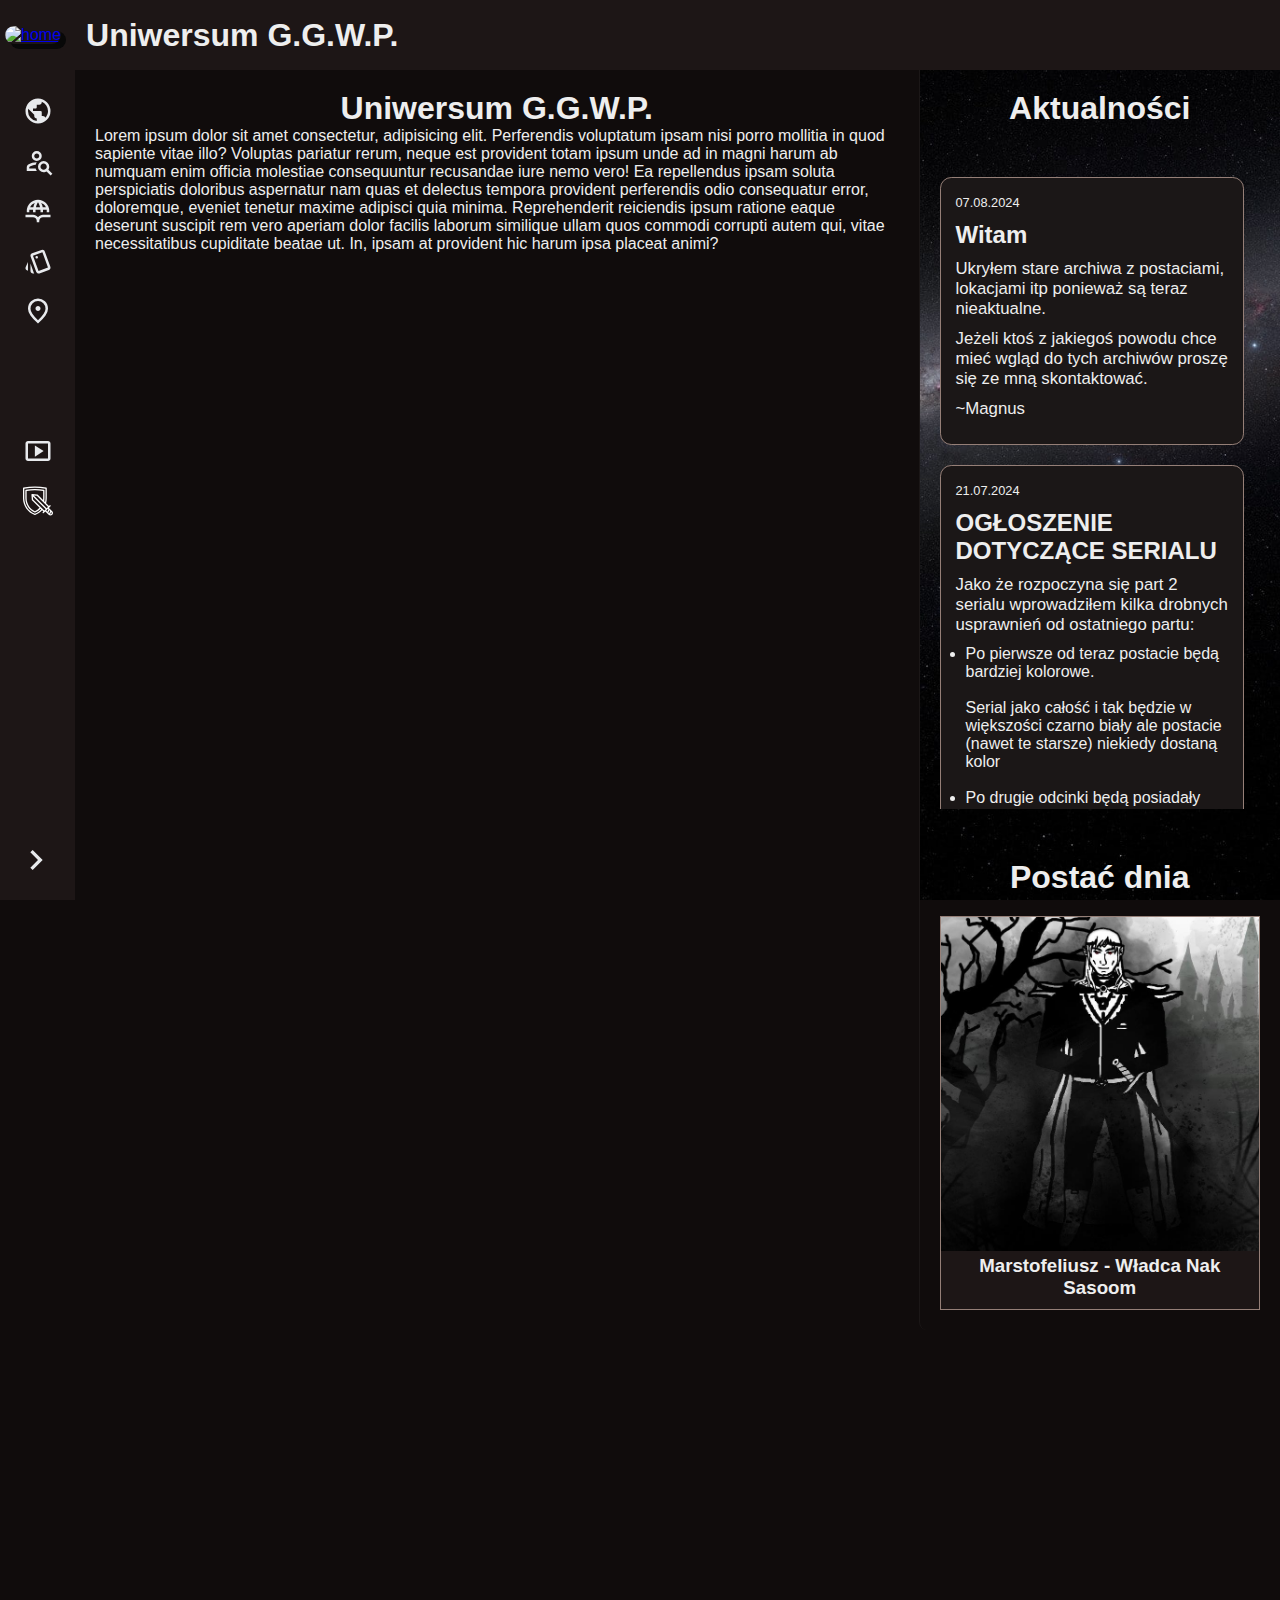
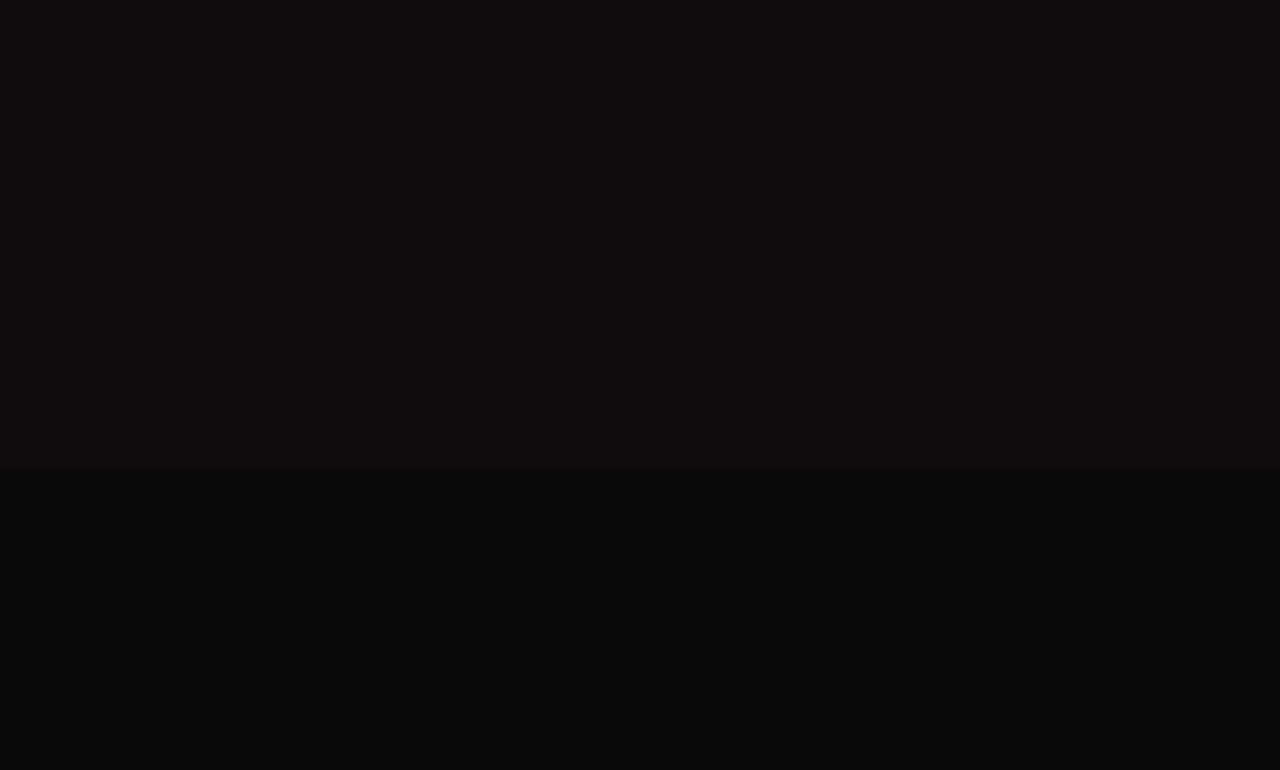
==== index.html @ 1c109265 "changes in file structure" ====
<!DOCTYPE html>
<html lang="pl">

<head>
    <meta charset="UTF-8">
    <meta name="viewport" content="width=device-width, initial-scale=1.0">
    <title>Uniwersum G.G.W.P.</title>
    <link rel="icon" href="./source/img/favicon.ico"> 
    <link rel="stylesheet" href="./source/css/BasicLayout.css">
    <link rel="stylesheet" href="./source/css/aktualnosci.css">
    
</head>

<body>
    <div id="container">
        <header class="header-show">
                <a href="index.html">
                    <img src="./source/img/favicon.ico" alt="home" title="Home">
                </a>
                <h1>Uniwersum G.G.W.P.</h1>
           
                
            <!--<a href="">
                <svg xmlns="http://www.w3.org/2000/svg" x="0px" y="0px" width="45" height="45" viewBox="0,0,256,256">
                    <g fill="#e8eaed" fill-rule="nonzero" stroke="none" stroke-width="1" stroke-linecap="butt" stroke-linejoin="miter" stroke-miterlimit="10" stroke-dasharray="" stroke-dashoffset="0" font-family="none" font-weight="none" font-size="none" text-anchor="none" style="mix-blend-mode: normal"><g transform="scale(5.12,5.12)"><path d="M41.625,10.76953c-3.98047,-3.20313 -10.27734,-3.74609 -10.54687,-3.76563c-0.41797,-0.03516 -0.81641,0.19922 -0.98828,0.58594c-0.01562,0.02344 -0.15234,0.33984 -0.30469,0.83203c2.63281,0.44531 5.86719,1.33984 8.79297,3.15625c0.46875,0.28906 0.61328,0.90625 0.32422,1.375c-0.19141,0.30859 -0.51562,0.47656 -0.85156,0.47656c-0.17969,0 -0.36328,-0.05078 -0.52734,-0.15234c-5.03125,-3.12109 -11.3125,-3.27734 -12.52344,-3.27734c-1.21094,0 -7.49609,0.15625 -12.52344,3.27734c-0.46875,0.29297 -1.08594,0.14844 -1.375,-0.32031c-0.29297,-0.47266 -0.14844,-1.08594 0.32031,-1.37891c2.92578,-1.8125 6.16016,-2.71094 8.79297,-3.15234c-0.15234,-0.49609 -0.28906,-0.80859 -0.30078,-0.83594c-0.17578,-0.38672 -0.57031,-0.62891 -0.99219,-0.58594c-0.26953,0.01953 -6.56641,0.5625 -10.60156,3.80859c-2.10547,1.94922 -6.32031,13.33984 -6.32031,23.1875c0,0.17578 0.04688,0.34375 0.13281,0.49609c2.90625,5.10938 10.83984,6.44531 12.64844,6.50391c0.00781,0 0.01953,0 0.03125,0c0.32031,0 0.62109,-0.15234 0.80859,-0.41016l1.82813,-2.51562c-4.93359,-1.27344 -7.45312,-3.4375 -7.59766,-3.56641c-0.41406,-0.36328 -0.45312,-0.99609 -0.08594,-1.41016c0.36328,-0.41406 0.99609,-0.45312 1.41016,-0.08984c0.05859,0.05469 4.69922,3.99219 13.82422,3.99219c9.14063,0 13.78125,-3.95312 13.82813,-3.99219c0.41406,-0.35937 1.04297,-0.32422 1.41016,0.09375c0.36328,0.41406 0.32422,1.04297 -0.08984,1.40625c-0.14453,0.12891 -2.66406,2.29297 -7.59766,3.56641l1.82813,2.51563c0.1875,0.25781 0.48828,0.41016 0.80859,0.41016c0.01172,0 0.02344,0 0.03125,0c1.80859,-0.05859 9.74219,-1.39453 12.64844,-6.50391c0.08594,-0.15234 0.13281,-0.32031 0.13281,-0.49609c0,-9.84766 -4.21484,-21.23828 -6.375,-23.23047zM18.5,30c-1.93359,0 -3.5,-1.78906 -3.5,-4c0,-2.21094 1.56641,-4 3.5,-4c1.93359,0 3.5,1.78906 3.5,4c0,2.21094 -1.56641,4 -3.5,4zM31.5,30c-1.93359,0 -3.5,-1.78906 -3.5,-4c0,-2.21094 1.56641,-4 3.5,-4c1.93359,0 3.5,1.78906 3.5,4c0,2.21094 -1.56641,4 -3.5,4z"></path></g></g>
                </svg>
            </a>-->
        </header>

        <!--? NAV MOBILE-->
        <nav class="nav-mobile">
            <ul id="nav-ul1">
                <li>
                    <a href="" title="Światy">
                        <svg xmlns="http://www.w3.org/2000/svg" height="30px" viewBox="0 -960 960 960" width="30px" fill="#e8eaed"><path d="M480-80q-83 0-156-31.5T197-197q-54-54-85.5-127T80-480q0-83 31.5-156T197-763q54-54 127-85.5T480-880q83 0 156 31.5T763-763q54 54 85.5 127T880-480q0 83-31.5 156T763-197q-54 54-127 85.5T480-80Zm-40-82v-78q-33 0-56.5-23.5T360-320v-40L168-552q-3 18-5.5 36t-2.5 36q0 121 79.5 212T440-162Zm276-102q20-22 36-47.5t26.5-53q10.5-27.5 16-56.5t5.5-59q0-98-54.5-179T600-776v16q0 33-23.5 56.5T520-680h-80v80q0 17-11.5 28.5T400-560h-80v80h240q17 0 28.5 11.5T600-440v120h40q26 0 47 15.5t29 40.5Z"/></svg>
                        <span>Światy</span>
                    </a>
                </li>
                <li>
                    <a href="" title="Postacie">
                        <svg xmlns="http://www.w3.org/2000/svg" height="30px" viewBox="0 -960 960 960" width="30px" fill="#e8eaed"><path d="M440-480q-66 0-113-47t-47-113q0-66 47-113t113-47q66 0 113 47t47 113q0 66-47 113t-113 47Zm0-80q33 0 56.5-23.5T520-640q0-33-23.5-56.5T440-720q-33 0-56.5 23.5T360-640q0 33 23.5 56.5T440-560ZM884-20 756-148q-21 12-45 20t-51 8q-75 0-127.5-52.5T480-300q0-75 52.5-127.5T660-480q75 0 127.5 52.5T840-300q0 27-8 51t-20 45L940-76l-56 56ZM660-200q42 0 71-29t29-71q0-42-29-71t-71-29q-42 0-71 29t-29 71q0 42 29 71t71 29Zm-540 40v-111q0-34 17-63t47-44q51-26 115-44t142-18q-12 18-20.5 38.5T407-359q-60 5-107 20.5T221-306q-10 5-15.5 14.5T200-271v31h207q5 22 13.5 42t20.5 38H120Zm320-480Zm-33 400Z"/></svg>
                        <span>Postacie</span>
                    </a>
                </li>
                <li>
                    <a href="" title="Wydarzenia">
                        <svg xmlns="http://www.w3.org/2000/svg" height="30px" viewBox="0 -960 960 960" width="30px" fill="#e8eaed"><path d="M123-440q-1-10-1.5-20t-.5-20q0-75 28-140.5t77-114q49-48.5 114-77T480-840q75 0 140.5 28.5t114 77q48.5 48.5 77 114T840-480q0 10-.5 20t-1.5 20h-81q2-10 2.5-20t.5-20q0-10-.5-20t-2.5-20H639q1 10 1 20v40q0 10-1 20h-79v-33q0-12-.5-24t-1.5-23H403q-1 11-1.5 23t-.5 24v33h-79q-1-10-1-20v-40q0-10 1-20H204q-2 10-2.5 20t-.5 20q0 10 .5 20t2.5 20h-81Zm105-160h103q8-43 20-77.5t26-62.5q-48 18-87 54.5T228-600Zm186 0h132q-10-43-25-84t-41-76q-26 35-41.5 76T414-600Zm216 0h103q-23-49-62.5-85.5T583-740q14 30 26.5 63.5T630-600ZM440-120v-40q0-50-35-85t-85-35H80v-80h240q48 0 89.5 21t70.5 59q29-38 70.5-59t89.5-21h240v80H640q-50 0-85 35t-35 85v40h-80Z"/></svg>
                        <span>Wydarzenia</span>
                    </a>
                </li>
                <li>
                    <a href="" title="Przedmioty">
                        <svg xmlns="http://www.w3.org/2000/svg" height="30px" viewBox="0 -960 960 960" width="30px" fill="#e8eaed"><path d="m159-168-34-14q-31-13-41.5-45t3.5-63l72-156v278Zm160 88q-33 0-56.5-23.5T239-160v-240l106 294q3 7 6 13.5t8 12.5h-40Zm206-4q-32 12-62-3t-42-47L243-622q-12-32 2-62.5t46-41.5l302-110q32-12 62 3t42 47l178 488q12 32-2 62.5T827-194L525-84Zm-86-476q17 0 28.5-11.5T479-600q0-17-11.5-28.5T439-640q-17 0-28.5 11.5T399-600q0 17 11.5 28.5T439-560Zm58 400 302-110-178-490-302 110 178 490ZM319-650l302-110-302 110Z"/></svg>
                        <span>Przedmioty</span>
                    </a>
                </li>
                <li>
                    <a href="" title="Lokacje">
                        <svg xmlns="http://www.w3.org/2000/svg" height="30px" viewBox="0 -960 960 960" width="30px" fill="#e8eaed"><path d="M480-480q33 0 56.5-23.5T560-560q0-33-23.5-56.5T480-640q-33 0-56.5 23.5T400-560q0 33 23.5 56.5T480-480Zm0 294q122-112 181-203.5T720-552q0-109-69.5-178.5T480-800q-101 0-170.5 69.5T240-552q0 71 59 162.5T480-186Zm0 106Q319-217 239.5-334.5T160-552q0-150 96.5-239T480-880q127 0 223.5 89T800-552q0 100-79.5 217.5T480-80Zm0-480Z"/></svg>
                        <span>Lokacje</span>
                    </a>
                </li>
                <li>
                    <a href="" title="Serial YT">
                        <svg xmlns="http://www.w3.org/2000/svg" height="30px" viewBox="0 -960 960 960" width="30px" fill="#e8eaed"><path d="m380-300 280-180-280-180v360ZM160-160q-33 0-56.5-23.5T80-240v-480q0-33 23.5-56.5T160-800h640q33 0 56.5 23.5T880-720v480q0 33-23.5 56.5T800-160H160Zm0-80h640v-480H160v480Zm0 0v-480 480Z"/></svg>
                        <span>FilmyYT</span>
                    </a>
                </li>
                <li>
                    <a href="" title="Gateway Bloodshed">
                        <svg fill="#ffffff" height="27px" width="27px" version="1.1" id="Capa_1" xmlns="http://www.w3.org/2000/svg" xmlns:xlink="http://www.w3.org/1999/xlink" viewBox="0 0 452.022 452.022" xml:space="preserve" transform="matrix(1, 0, 0, 1, 0, 0)"><g id="SVGRepo_bgCarrier" stroke-width="0"></g><g id="SVGRepo_tracerCarrier" stroke-linecap="round" stroke-linejoin="round"></g><g id="SVGRepo_iconCarrier"> <path d="M440.761,380.351l-50.512-50.512l24.481-24.481c3.905-3.905,3.905-10.237,0-14.143c-3.905-3.904-10.237-3.904-14.143,0 l-9.494,9.494l-42.368-42.368c6.562-23.401,9.894-47.59,9.894-72l-0.001-153.69c0-4.777-3.379-8.887-8.065-9.811 c-113.629-22.402-228.859-22.402-342.488,0C3.379,23.764,0,27.875,0,32.652v153.69c0,55.105,16.721,108.08,48.356,153.2 c31.635,45.119,75.739,78.897,127.545,97.681c1.101,0.399,2.255,0.599,3.409,0.599c1.154,0,2.308-0.2,3.41-0.599 c40.392-14.651,76.722-38.923,105.694-70.5l18.334,18.334l-9.494,9.494c-3.905,3.905-3.905,10.237,0,14.143 c1.953,1.953,4.512,2.929,7.071,2.929c2.559,0,5.119-0.977,7.071-2.929l24.481-24.481l50.512,50.512 c7.262,7.261,16.917,11.26,27.187,11.26s19.924-3.999,27.186-11.26c7.262-7.262,11.261-16.917,11.261-27.186 C452.022,397.268,448.023,387.613,440.761,380.351z M359.946,331.858l-3.954,3.954L162.901,142.72l45.434,3.515l168.616,168.617 L359.946,331.858z M303.621,186.342c0,8.507-0.522,16.987-1.523,25.371l-82.234-82.234c-1.687-1.687-3.921-2.715-6.3-2.899 l-76.09-5.886c-2.916-0.229-5.777,0.833-7.842,2.899c-2.065,2.065-3.124,4.93-2.899,7.842l5.886,76.09 c0.184,2.379,1.212,4.613,2.899,6.3L249.48,327.788c-19.637,21.998-43.181,39.294-70.167,51.487 c-34.45-15.596-64.093-40.179-85.924-71.304C68.275,272.143,55,230.084,55,186.342l0-110.473c82.527-15.788,166.093-15.788,248.62,0 V186.342z M179.309,417.156c-46.45-17.606-86.009-48.352-114.577-89.097C35.468,286.322,20,237.317,20,186.342l0-145.43 c105.764-19.83,212.856-19.83,318.62,0v145.43c0,18.764-2.131,37.386-6.331,55.563l-12.648-12.648 c2.637-14.044,3.979-28.452,3.979-42.915l-0.001-118.69c0-4.753-3.346-8.849-8.003-9.798c-90.445-18.438-182.167-18.438-272.614,0 C38.345,58.802,35,62.899,35,67.652v118.69c0,47.872,14.527,93.9,42.013,133.112c24.797,35.354,58.809,62.997,98.359,79.939 c1.257,0.539,2.597,0.808,3.938,0.808c1.34,0,2.68-0.269,3.937-0.808c31.01-13.282,57.997-32.593,80.394-57.444l10.618,10.618 C248.179,381.194,215.58,403.39,179.309,417.156z M152.273,202.297l-3.514-45.434l193.091,193.091l-20.96,20.959L152.273,202.297z M376.107,343.981l6.336,6.336l-15.345,36.829l-17.078-17.078L376.107,343.981z M382.392,402.44l15.345-36.829l11.178,11.178 l-15.345,36.829L382.392,402.44z M426.619,420.58L426.619,420.58c-3.483,3.484-8.116,5.403-13.043,5.403 c-1.141,0-2.262-0.114-3.361-0.315l13.994-33.585l2.41,2.41c3.484,3.484,5.403,8.116,5.403,13.043S430.103,417.096,426.619,420.58z"></path> </g></svg>
                        <span>RPG</span>
                    </a>
                </li>
            </ul>
        </nav>

        <!--? NAV PC-->
            <nav class="nav-pc">
                <ul id="nav-ul1">
                    <li>
                        <a href="" title="Światy">
                            <svg xmlns="http://www.w3.org/2000/svg" height="30px" viewBox="0 -960 960 960" width="30px" fill="#e8eaed"><path d="M480-80q-83 0-156-31.5T197-197q-54-54-85.5-127T80-480q0-83 31.5-156T197-763q54-54 127-85.5T480-880q83 0 156 31.5T763-763q54 54 85.5 127T880-480q0 83-31.5 156T763-197q-54 54-127 85.5T480-80Zm-40-82v-78q-33 0-56.5-23.5T360-320v-40L168-552q-3 18-5.5 36t-2.5 36q0 121 79.5 212T440-162Zm276-102q20-22 36-47.5t26.5-53q10.5-27.5 16-56.5t5.5-59q0-98-54.5-179T600-776v16q0 33-23.5 56.5T520-680h-80v80q0 17-11.5 28.5T400-560h-80v80h240q17 0 28.5 11.5T600-440v120h40q26 0 47 15.5t29 40.5Z"/></svg>
                            <span>Światy</span>
                        </a>
                    </li>
                    <li>
                        <a href="" title="Postacie">
                            <svg xmlns="http://www.w3.org/2000/svg" height="30px" viewBox="0 -960 960 960" width="30px" fill="#e8eaed"><path d="M440-480q-66 0-113-47t-47-113q0-66 47-113t113-47q66 0 113 47t47 113q0 66-47 113t-113 47Zm0-80q33 0 56.5-23.5T520-640q0-33-23.5-56.5T440-720q-33 0-56.5 23.5T360-640q0 33 23.5 56.5T440-560ZM884-20 756-148q-21 12-45 20t-51 8q-75 0-127.5-52.5T480-300q0-75 52.5-127.5T660-480q75 0 127.5 52.5T840-300q0 27-8 51t-20 45L940-76l-56 56ZM660-200q42 0 71-29t29-71q0-42-29-71t-71-29q-42 0-71 29t-29 71q0 42 29 71t71 29Zm-540 40v-111q0-34 17-63t47-44q51-26 115-44t142-18q-12 18-20.5 38.5T407-359q-60 5-107 20.5T221-306q-10 5-15.5 14.5T200-271v31h207q5 22 13.5 42t20.5 38H120Zm320-480Zm-33 400Z"/></svg>
                            <span>Postacie</span>
                        </a>
                    </li>
                    <li>
                        <a href="" title="Wydarzenia">
                            <svg xmlns="http://www.w3.org/2000/svg" height="30px" viewBox="0 -960 960 960" width="30px" fill="#e8eaed"><path d="M123-440q-1-10-1.5-20t-.5-20q0-75 28-140.5t77-114q49-48.5 114-77T480-840q75 0 140.5 28.5t114 77q48.5 48.5 77 114T840-480q0 10-.5 20t-1.5 20h-81q2-10 2.5-20t.5-20q0-10-.5-20t-2.5-20H639q1 10 1 20v40q0 10-1 20h-79v-33q0-12-.5-24t-1.5-23H403q-1 11-1.5 23t-.5 24v33h-79q-1-10-1-20v-40q0-10 1-20H204q-2 10-2.5 20t-.5 20q0 10 .5 20t2.5 20h-81Zm105-160h103q8-43 20-77.5t26-62.5q-48 18-87 54.5T228-600Zm186 0h132q-10-43-25-84t-41-76q-26 35-41.5 76T414-600Zm216 0h103q-23-49-62.5-85.5T583-740q14 30 26.5 63.5T630-600ZM440-120v-40q0-50-35-85t-85-35H80v-80h240q48 0 89.5 21t70.5 59q29-38 70.5-59t89.5-21h240v80H640q-50 0-85 35t-35 85v40h-80Z"/></svg>
                            <span>Wydarzenia</span>
                        </a>
                    </li>
                    <li>
                        <a href="" title="Przedmioty">
                            <svg xmlns="http://www.w3.org/2000/svg" height="30px" viewBox="0 -960 960 960" width="30px" fill="#e8eaed"><path d="m159-168-34-14q-31-13-41.5-45t3.5-63l72-156v278Zm160 88q-33 0-56.5-23.5T239-160v-240l106 294q3 7 6 13.5t8 12.5h-40Zm206-4q-32 12-62-3t-42-47L243-622q-12-32 2-62.5t46-41.5l302-110q32-12 62 3t42 47l178 488q12 32-2 62.5T827-194L525-84Zm-86-476q17 0 28.5-11.5T479-600q0-17-11.5-28.5T439-640q-17 0-28.5 11.5T399-600q0 17 11.5 28.5T439-560Zm58 400 302-110-178-490-302 110 178 490ZM319-650l302-110-302 110Z"/></svg>
                            <span>Przedmioty</span>
                        </a>
                    </li>
                    <li>
                        <a href="" title="Lokacje">
                            <svg xmlns="http://www.w3.org/2000/svg" height="30px" viewBox="0 -960 960 960" width="30px" fill="#e8eaed"><path d="M480-480q33 0 56.5-23.5T560-560q0-33-23.5-56.5T480-640q-33 0-56.5 23.5T400-560q0 33 23.5 56.5T480-480Zm0 294q122-112 181-203.5T720-552q0-109-69.5-178.5T480-800q-101 0-170.5 69.5T240-552q0 71 59 162.5T480-186Zm0 106Q319-217 239.5-334.5T160-552q0-150 96.5-239T480-880q127 0 223.5 89T800-552q0 100-79.5 217.5T480-80Zm0-480Z"/></svg>
                            <span>Lokacje</span>
                        </a>
                    </li>
                    <li>
                        <a href="" title="Serial YT">
                            <svg xmlns="http://www.w3.org/2000/svg" height="30px" viewBox="0 -960 960 960" width="30px" fill="#e8eaed"><path d="m380-300 280-180-280-180v360ZM160-160q-33 0-56.5-23.5T80-240v-480q0-33 23.5-56.5T160-800h640q33 0 56.5 23.5T880-720v480q0 33-23.5 56.5T800-160H160Zm0-80h640v-480H160v480Zm0 0v-480 480Z"/></svg>
                            <span>Serial YT</span>
                        </a>
                    </li>
                    <li>
                        <a href="" title="Gateway Bloodshed">

                            <svg fill="#ffffff" height="30px" width="30px" version="1.1" id="Capa_1" xmlns="http://www.w3.org/2000/svg" xmlns:xlink="http://www.w3.org/1999/xlink" viewBox="0 0 452.022 452.022" xml:space="preserve" transform="matrix(1, 0, 0, 1, 0, 0)"><g id="SVGRepo_bgCarrier" stroke-width="0"></g><g id="SVGRepo_tracerCarrier" stroke-linecap="round" stroke-linejoin="round"></g><g id="SVGRepo_iconCarrier"> <path d="M440.761,380.351l-50.512-50.512l24.481-24.481c3.905-3.905,3.905-10.237,0-14.143c-3.905-3.904-10.237-3.904-14.143,0 l-9.494,9.494l-42.368-42.368c6.562-23.401,9.894-47.59,9.894-72l-0.001-153.69c0-4.777-3.379-8.887-8.065-9.811 c-113.629-22.402-228.859-22.402-342.488,0C3.379,23.764,0,27.875,0,32.652v153.69c0,55.105,16.721,108.08,48.356,153.2 c31.635,45.119,75.739,78.897,127.545,97.681c1.101,0.399,2.255,0.599,3.409,0.599c1.154,0,2.308-0.2,3.41-0.599 c40.392-14.651,76.722-38.923,105.694-70.5l18.334,18.334l-9.494,9.494c-3.905,3.905-3.905,10.237,0,14.143 c1.953,1.953,4.512,2.929,7.071,2.929c2.559,0,5.119-0.977,7.071-2.929l24.481-24.481l50.512,50.512 c7.262,7.261,16.917,11.26,27.187,11.26s19.924-3.999,27.186-11.26c7.262-7.262,11.261-16.917,11.261-27.186 C452.022,397.268,448.023,387.613,440.761,380.351z M359.946,331.858l-3.954,3.954L162.901,142.72l45.434,3.515l168.616,168.617 L359.946,331.858z M303.621,186.342c0,8.507-0.522,16.987-1.523,25.371l-82.234-82.234c-1.687-1.687-3.921-2.715-6.3-2.899 l-76.09-5.886c-2.916-0.229-5.777,0.833-7.842,2.899c-2.065,2.065-3.124,4.93-2.899,7.842l5.886,76.09 c0.184,2.379,1.212,4.613,2.899,6.3L249.48,327.788c-19.637,21.998-43.181,39.294-70.167,51.487 c-34.45-15.596-64.093-40.179-85.924-71.304C68.275,272.143,55,230.084,55,186.342l0-110.473c82.527-15.788,166.093-15.788,248.62,0 V186.342z M179.309,417.156c-46.45-17.606-86.009-48.352-114.577-89.097C35.468,286.322,20,237.317,20,186.342l0-145.43 c105.764-19.83,212.856-19.83,318.62,0v145.43c0,18.764-2.131,37.386-6.331,55.563l-12.648-12.648 c2.637-14.044,3.979-28.452,3.979-42.915l-0.001-118.69c0-4.753-3.346-8.849-8.003-9.798c-90.445-18.438-182.167-18.438-272.614,0 C38.345,58.802,35,62.899,35,67.652v118.69c0,47.872,14.527,93.9,42.013,133.112c24.797,35.354,58.809,62.997,98.359,79.939 c1.257,0.539,2.597,0.808,3.938,0.808c1.34,0,2.68-0.269,3.937-0.808c31.01-13.282,57.997-32.593,80.394-57.444l10.618,10.618 C248.179,381.194,215.58,403.39,179.309,417.156z M152.273,202.297l-3.514-45.434l193.091,193.091l-20.96,20.959L152.273,202.297z M376.107,343.981l6.336,6.336l-15.345,36.829l-17.078-17.078L376.107,343.981z M382.392,402.44l15.345-36.829l11.178,11.178 l-15.345,36.829L382.392,402.44z M426.619,420.58L426.619,420.58c-3.483,3.484-8.116,5.403-13.043,5.403 c-1.141,0-2.262-0.114-3.361-0.315l13.994-33.585l2.41,2.41c3.484,3.484,5.403,8.116,5.403,13.043S430.103,417.096,426.619,420.58z"></path> </g></svg>
                            <span>Sekcja RPG</span>
                        </a>
                    </li>
                    <li class="closeArrow">
                        <svg xmlns="http://www.w3.org/2000/svg" height="40px" viewBox="0 -960 960 960" width="40px" fill="#e8eaed"><path d="M504-480 320-664l56-56 240 240-240 240-56-56 184-184Z"/></svg>
                    </li>
                </ul>
            </nav>
           
            <main>
               
                <article class="glowna">
                    <h1>Uniwersum G.G.W.P.</h1>
                        <p>Lorem ipsum dolor sit amet consectetur, adipisicing elit. Perferendis voluptatum ipsam nisi porro mollitia in quod sapiente vitae illo? Voluptas pariatur rerum, neque est provident totam ipsum unde ad in magni harum ab numquam enim officia molestiae consequuntur recusandae iure nemo vero! Ea repellendus ipsam soluta perspiciatis doloribus aspernatur nam quas et delectus tempora provident perferendis odio consequatur error, doloremque, eveniet tenetur maxime adipisci quia minima. Reprehenderit reiciendis ipsum ratione eaque deserunt suscipit rem vero aperiam dolor facilis laborum similique ullam quos commodi corrupti autem qui, vitae necessitatibus cupiditate beatae ut. In, ipsam at provident hic harum ipsa placeat animi?
                        </p>
                </article>


                <article class="aktualnosci">
                    <h1>Aktualności</h1>
                    <div class="news">
                        <div class="new">
                            <span class="data">07.08.2024</span>
                            <h2>Witam</h2>
                            <p>Ukryłem stare archiwa z postaciami, lokacjami itp ponieważ są teraz nieaktualne.</p>
                            <p>Jeżeli ktoś z jakiegoś powodu chce mieć wgląd do tych archiwów proszę się ze mną skontaktować.</p>
                            <p>~Magnus</p>
                        </div>
                        <div class="new">
                            <span class="data">21.07.2024</span>
                            <h2>OGŁOSZENIE DOTYCZĄCE SERIALU</h2>
                            <p>Jako że rozpoczyna się part 2 serialu wprowadziłem kilka drobnych usprawnień od ostatniego partu:</p>
                            <ul>
                                <li>Po pierwsze od teraz postacie będą bardziej kolorowe.
                                    <br><br>
                                    Serial jako całość i tak będzie w większości czarno biały ale postacie (nawet te starsze) niekiedy dostaną kolor</li>
                                    <br>
                                    <li>Po drugie odcinki będą posiadały bardziej dopracowane dialogi.
                                    <br><br>
                                    Chodzi tu głównie o to by nie powtórzyć tego co miało miejsce w pierwszych odcinkach </li>
                            </ul>
                            <p>~Magnus</p>
                        </div>
                        <div class="new">
                            <span class="data">27.06.2024</span>
                            <h2>Czystka</h2>
                            <p>Dobrze.
                                <br>Dzień dobry wszystkim.
                                <br>Jako że w końcu są wakacje nadeszła pora na zmiany i nowe rzeczy.
                                <br>Jako pierwszą zmianę postanowiłem zrobić coś co obiecałem wcześniej czyli przeprowadzić masywny rework <b>wszystkich</b> postaci.
                                <br><a href="">Więcej...</a>
                        </div>
                    </div>
                    <div class="postac-dnia">
                        <h1>Postać dnia</h1>
                        <div class="postac">
                            <img src="" alt="postać dnia" loading="lazy">
                            <h3 class="nazwa"></h3>
                        </div>
                    </div>
                </article>
            
        </main>
        <footer>
            
        </footer>
    </div>
    <script src="./source/javascript/defaultScript.js"></script>
    <script src="./source/javascript/postacDnia.js"></script>

</body>

</html>
---- source/css/BasicLayout.css ----
:root {
    --bgColor: rgb(29, 22, 22);
    --bgColor2: rgb(10, 8, 8);
    --bgColor3: rgb(70, 17, 17);
    --borderColor: rgb(149, 127, 119);
    --txtColor: rgb(238, 238, 238);
}

* {
    font-family: 'Segoe UI', Tahoma, Geneva, Verdana, sans-serif;
    box-sizing: border-box;
    margin: 0;
    padding: 0;
}

body {
    background-color: rgb(16, 12, 12);
}

header {
    display: flex;
    align-items: center;
    gap: 20px;
    height: 70px;
    background-color: var(--bgColor);
    color: var(--txtColor);
    position: sticky;
    top: 0;
    font-size: clamp(10px, 1.5vw, 16px);
    transition: all .15s ease-out;

    img {
        width: 60px;
        margin: 5px;
        border-radius: 15px;
        box-shadow: 5px 5px 0 0 rgb(8, 8, 8);
    }
}


.header-hide {
    transform: translateY(-70px);
}

.header-show {
    transform: translateY(0px);
}


/*?   NAWIGACJA PC   */

.nav-pc {
    width: 75px;
    height: calc(100dvh - 70px);
    background-color: var(--bgColor);
    position: fixed;
    top: 70px;
    left: 0;
    transition: all .15s;
    z-index: 2;

    span {
        left: 70px;
        display: none;
    }

    ul {
        list-style: none;
        display: flex;
        flex-direction: column;
        align-items: flex-start;
        gap: 8px;
        padding: 20px 0;
        height: 100%;
        overflow-y: auto;
        overflow-x: hidden;
        margin-left: calc(63px / 3.75);
    }

    ul li:nth-child(6) {
        margin-top: max(2vh, 10vh);
    }

    ul li a,
    ul li:last-child {
        color: var(--txtColor);
        display: flex;
        padding: 6px;
        border-radius: .75rem;
        text-decoration: none;
        gap: 20px;
        align-items: center;
        justify-content: start;
        box-sizing: content-box;
        transition: all 0.15s;
        transition-delay: .02s;
    }

    ul li a:hover {
        background-color: var(--bgColor3);
    }

    ul li:last-child {
        margin-top: auto;
        padding: 0;
    }

}

.nav-open {
    width: 225px;

    span {
        display: inline;
    }

    >ul>li>a {
        min-width: 190px;
    }
}

.closeArrow {
    cursor: pointer;
    transition: all 0.15s;
    width: 40px;
    display: inline;
    margin: 0;
    transform: rotate(0deg);
}

.rotate-arrow {
    transform: rotate(180deg);
}

/*?   NAWIGACJA MOBILE   */


.nav-mobile {
    display: none;
    width: 100%;
    height: 65px;
    background-color: var(--bgColor);
    position: fixed;
    bottom: 0;
    transition: all .15s ease-out;

    ul {
        height: 65px;
        list-style: none;
        display: flex;
        align-items: center;
        justify-content: space-between;
        gap: 20px;
        position: relative;
        clear: both;
        overflow-y: scroll;
        overflow-y: hidden;
    }

    ul li {
        box-sizing: content-box;
        margin: 0 7px;
        text-align: center;
    }

    ul li a {
        display: flex;
        padding: 5px;
        flex-direction: column;
        align-items: center;
        text-decoration: none;
        text-decoration-color: var(--txtColor);
    }

    span {
        font-size: .55rem;
        color: var(--txtColor);
    }
}

.nav-hide {
    transform: translateY(70px);
}

.nav-show {
    transform: translateY(0);
}


/*! Główna */

main {
    width: calc(100dvw - 75px);
    height: 2000px;
    color: var(--txtColor);
    margin-left: auto;
    display: flex;
}


article {
    width: 100%;
    height: 2000px;
    padding: 20px;
    text-align: center;
}

.glowna {
    width: 70%;
    background-color: rgb(16, 12, 12);

    text-align: left;

    >h1 {
        text-align: center;
    }
}


/*? FOOTER */

footer {
    width: 100%;
    height: 300px;
    background-color: var(--bgColor2);
}


/*? MEDIA QUERIES */

@media screen and (max-width: 1100px) {
    main {
        width: 100%;
        flex-direction: column;
    }

    .glowna {
        width: 100%
    }

    .aktualnosci {
        width: 100%;
        height:auto;
        border-bottom-left-radius:0;
    }

    .news {
        overflow-y: unset;
        height: auto;
        align-items: center;
    }

    .new {
        width: 80%
    }

    .postac-dnia {
        margin-bottom: 75px;
    }
}


@media screen and (max-width: 650px) {

    header img {
        width: 45px;
    }

    .nav-pc {
        display: none
    }

    .nav-mobile {
        display: flex;
    }

    .new {
        width: 95%
    }

}
---- source/css/aktualnosci.css ----
.aktualnosci {
    width: 30%;
    height: 140vh;
    border-left: 1px solid rgb(27, 23, 23);
    background-image: url(../img/baner.jpg);
    background-position: top;
    background-repeat: no-repeat;
    background-attachment: fixed;
    background-size: cover;
    display: flex;
    flex-direction: column;
    align-items: center;
    gap: 50px;
    border-bottom-left-radius: .5rem;
    overflow-y: visible;
}


.news {
    height: calc(100dvh - 70px);
    overflow-y: auto;
    display: flex;
    flex-direction: column;
    gap: 20px;
    width: 100%
}

.new {
    width: 95%;
    background-color: rgb(27, 23, 23);
    border-radius: .7rem;
    border: 1px solid var(--borderColor);
    text-align: left;
    padding: 15px;

    h2 {
        margin: 10px 0;
    }

    p {
        font-size: 1.05rem;
        margin: 10px 0
    }

    ul {
        margin-left: 10px;
    }
}

.data {
    font-size: .8rem
}

.postac-dnia {
    display: flex;
    flex-direction: column;
    gap: 20px
}

.postac {
    height: auto;
    max-width: 340px;
    background-color: var(--bgColor);
    margin: 0 auto;
    overflow-y: hidden;
    padding-bottom: 10px;
    border: 1px solid var(--borderColor);

    img {
        width: 100%
    }

}

/*? MEDIA QUERIES */

@media screen and (max-width: 1100px) {
    .aktualnosci {
        width: 100%;
        height:auto;
        border-bottom-left-radius:0;
    }

    .news {
        overflow-y: unset;
        height: auto;
        align-items: center;
    }

    .new {
        width: 80%
    }

    .postac-dnia {
        margin-bottom: 75px;
    }
}


@media screen and (max-width: 650px) {
    .new {
        width: 95%
    }

}
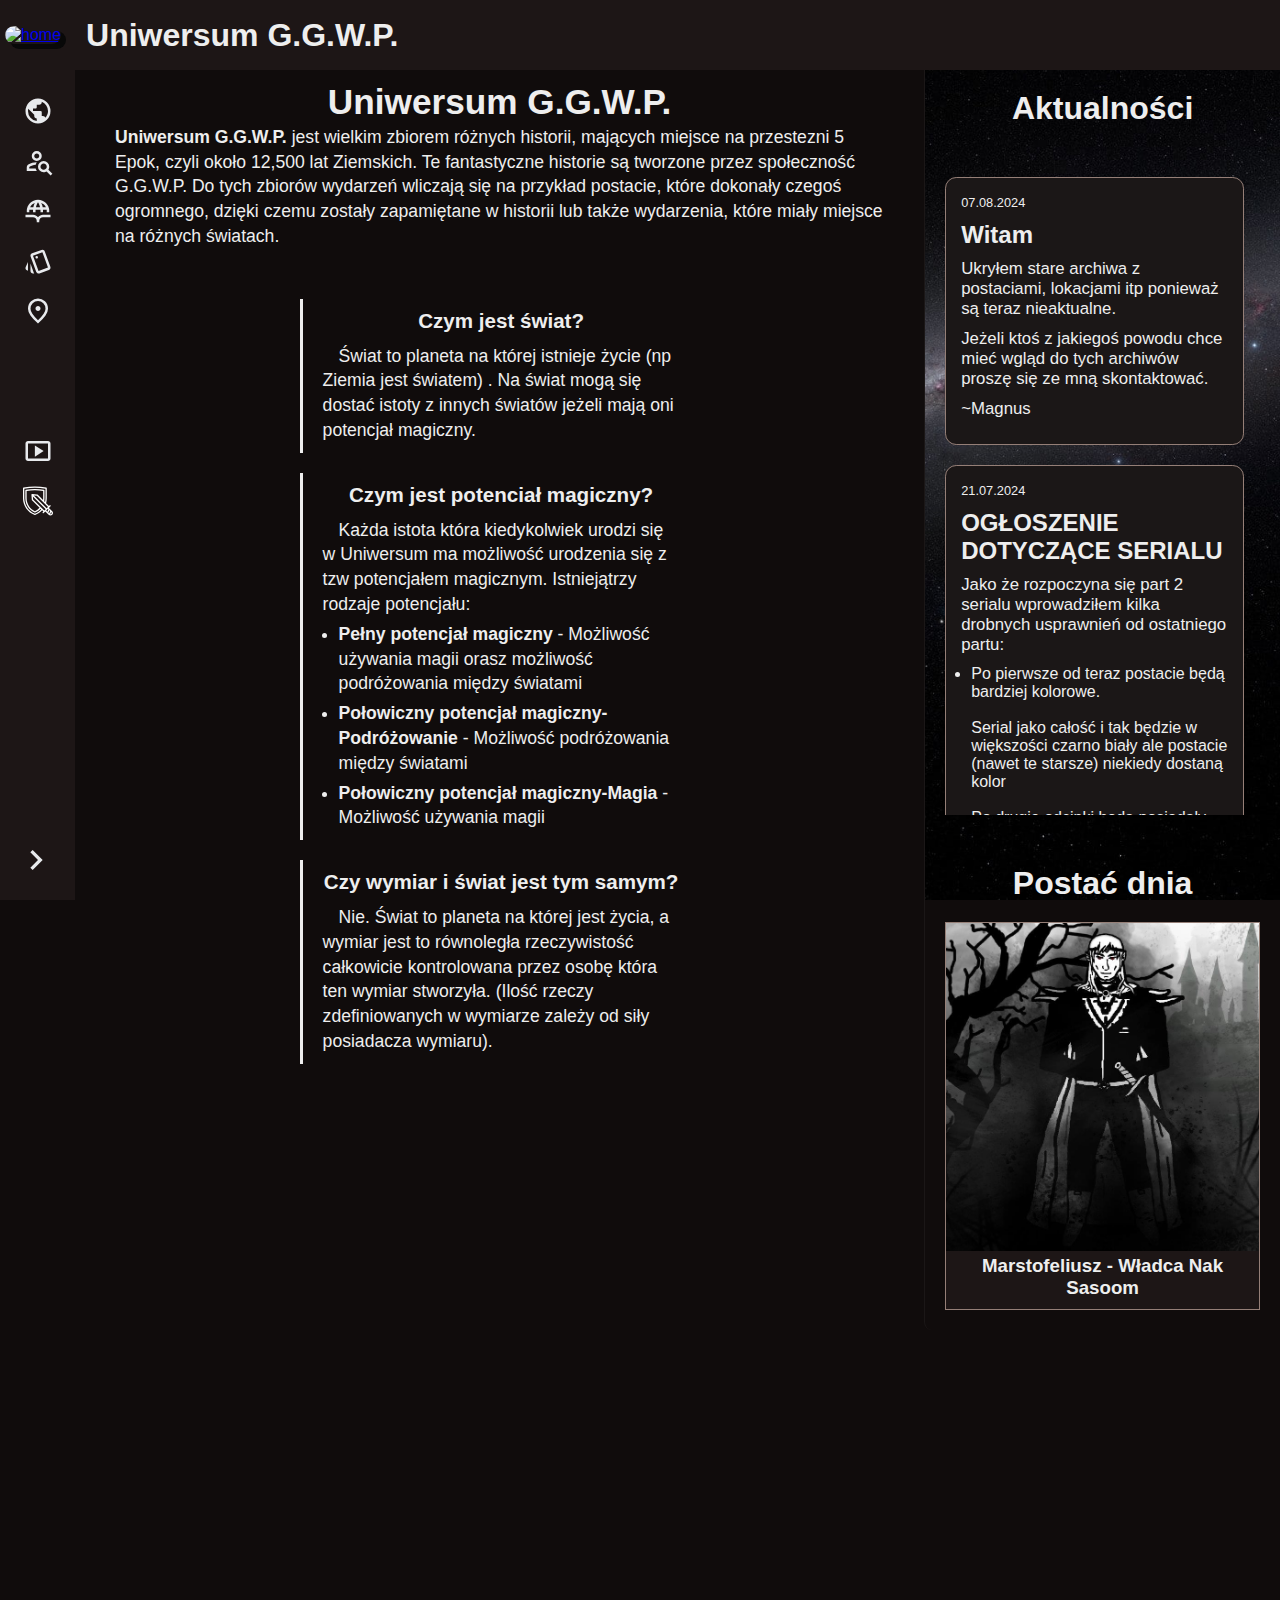
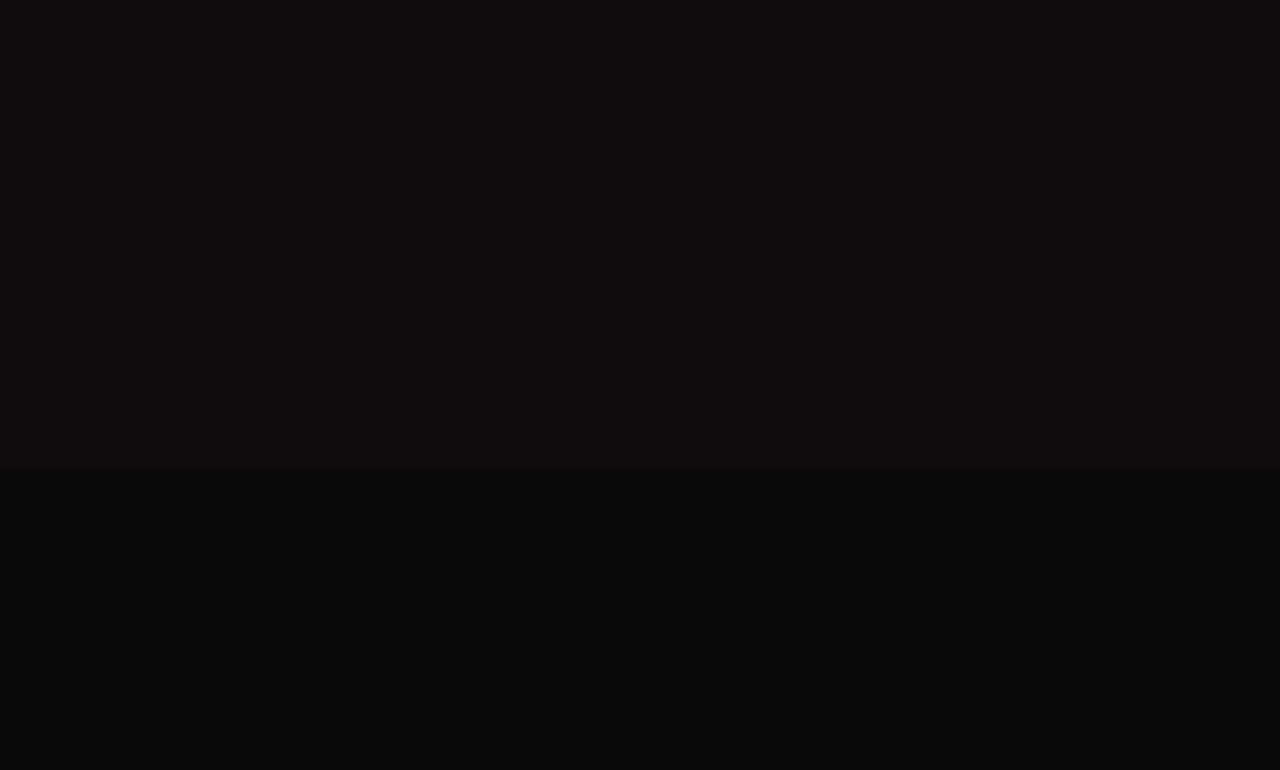
==== commit 6a799cb0: "add more information in main" ====
--- a/index.html
+++ b/index.html
@@ -131,8 +131,35 @@
                
                 <article class="glowna">
                     <h1>Uniwersum G.G.W.P.</h1>
-                        <p>Lorem ipsum dolor sit amet consectetur, adipisicing elit. Perferendis voluptatum ipsam nisi porro mollitia in quod sapiente vitae illo? Voluptas pariatur rerum, neque est provident totam ipsum unde ad in magni harum ab numquam enim officia molestiae consequuntur recusandae iure nemo vero! Ea repellendus ipsam soluta perspiciatis doloribus aspernatur nam quas et delectus tempora provident perferendis odio consequatur error, doloremque, eveniet tenetur maxime adipisci quia minima. Reprehenderit reiciendis ipsum ratione eaque deserunt suscipit rem vero aperiam dolor facilis laborum similique ullam quos commodi corrupti autem qui, vitae necessitatibus cupiditate beatae ut. In, ipsam at provident hic harum ipsa placeat animi?
+                    <section id="wstep">
+                        <p><b>Uniwersum G.G.W.P.</b> jest wielkim zbiorem różnych historii, mających miejsce na przestezni 5 Epok, czyli około 12,500 lat Ziemskich. Te fantastyczne historie są tworzone przez społeczność G.G.W.P. Do tych zbiorów wydarzeń wliczają się na przykład postacie, które dokonały czegoś ogromnego, dzięki czemu zostały zapamiętane w historii lub także wydarzenia, które miały miejsce na różnych światach.
                         </p>
+                    </section>
+                    <section id="pytania">
+                        <div>
+                            <h3>Czym jest świat?</h3>
+                            <p>
+                                Świat to planeta na której istnieje życie (np Ziemia jest światem) . Na świat mogą się dostać istoty z innych światów jeżeli mają oni potencjał magiczny.
+                            </p>
+                        </div>
+                        <div>
+                            <h3>Czym jest potenciał magiczny?</h3>
+                            <p>
+                                Każda istota która kiedykolwiek urodzi się w Uniwersum ma możliwość urodzenia się z tzw potencjałem magicznym.  Istniejątrzy rodzaje potencjału:
+                                <ul>
+                                    <li><b>Pełny potencjał magiczny</b> - Możliwość używania magii orasz możliwość podróżowania między światami</li>
+                                    <li><b>Połowiczny potencjał magiczny-Podróżowanie</b> -  Możliwość podróżowania między światami</li>
+                                    <li><b>Połowiczny potencjał magiczny-Magia</b> -  Możliwość używania magii</li>
+                                </ul>
+                            </p>
+                        </div>
+                        <div>
+                            <h3>Czy wymiar i świat jest tym samym?</h3>
+                            <p>
+                                Nie. Świat to planeta na której jest życia, a wymiar jest to równoległa rzeczywistość całkowicie kontrolowana przez osobę która ten wymiar stworzyła. (Ilość rzeczy zdefiniowanych w wymiarze zależy od siły posiadacza wymiaru).
+                            </p>
+                        </div>
+                    </section>
                 </article>
 
 
--- a/source/css/BasicLayout.css
+++ b/source/css/BasicLayout.css
@@ -208,11 +208,50 @@
 .glowna {
     width: 70%;
     background-color: rgb(16, 12, 12);
-
     text-align: left;
+    margin: 0 10px;
+    font-size: 1.1rem;
+    line-height: 1.55rem;
 
     >h1 {
         text-align: center;
+    }
+
+    #wstep {
+        margin: 10px;
+    }
+
+    #pytania {
+        width: 100%;
+        display: flex;
+        justify-content: space-evenly;
+        flex-wrap: wrap;
+        gap: 20px;
+        margin: 50px 0 20px;
+
+        div {
+            border-left: 3px solid var(--txtColor);
+            padding: 10px 20px;
+            width: 400px;
+            height: auto;
+
+            p {
+                text-indent: 16px;
+            }
+
+            ul {
+                margin: 5px 0 0 16px
+            }
+
+            li {
+                margin-top: 5px;
+            }
+        }
+
+        h3 {
+            text-align: center;
+            margin-bottom: 10px;
+        }
     }
 }
 
@@ -240,8 +279,8 @@
 
     .aktualnosci {
         width: 100%;
-        height:auto;
-        border-bottom-left-radius:0;
+        height: auto;
+        border-bottom-left-radius: 0;
     }
 
     .news {
@@ -257,6 +296,7 @@
     .postac-dnia {
         margin-bottom: 75px;
     }
+
 }
 
 
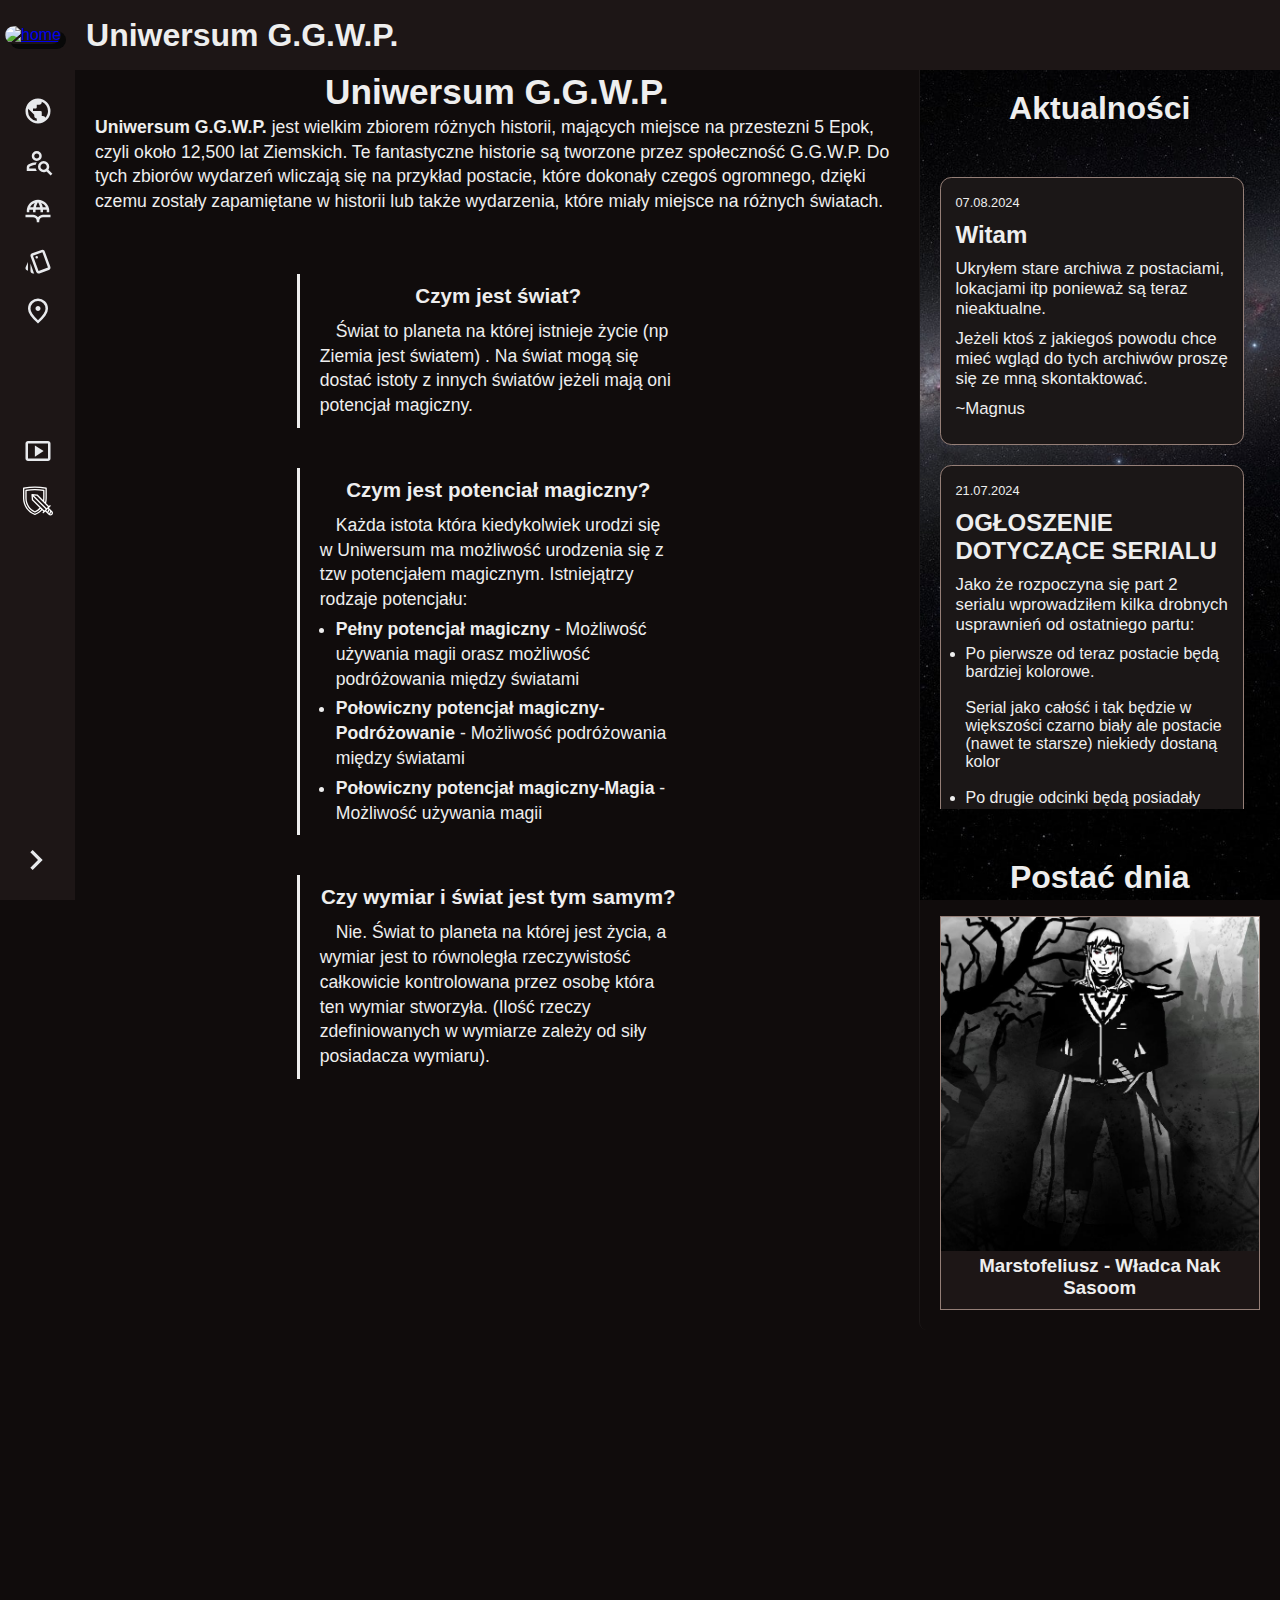
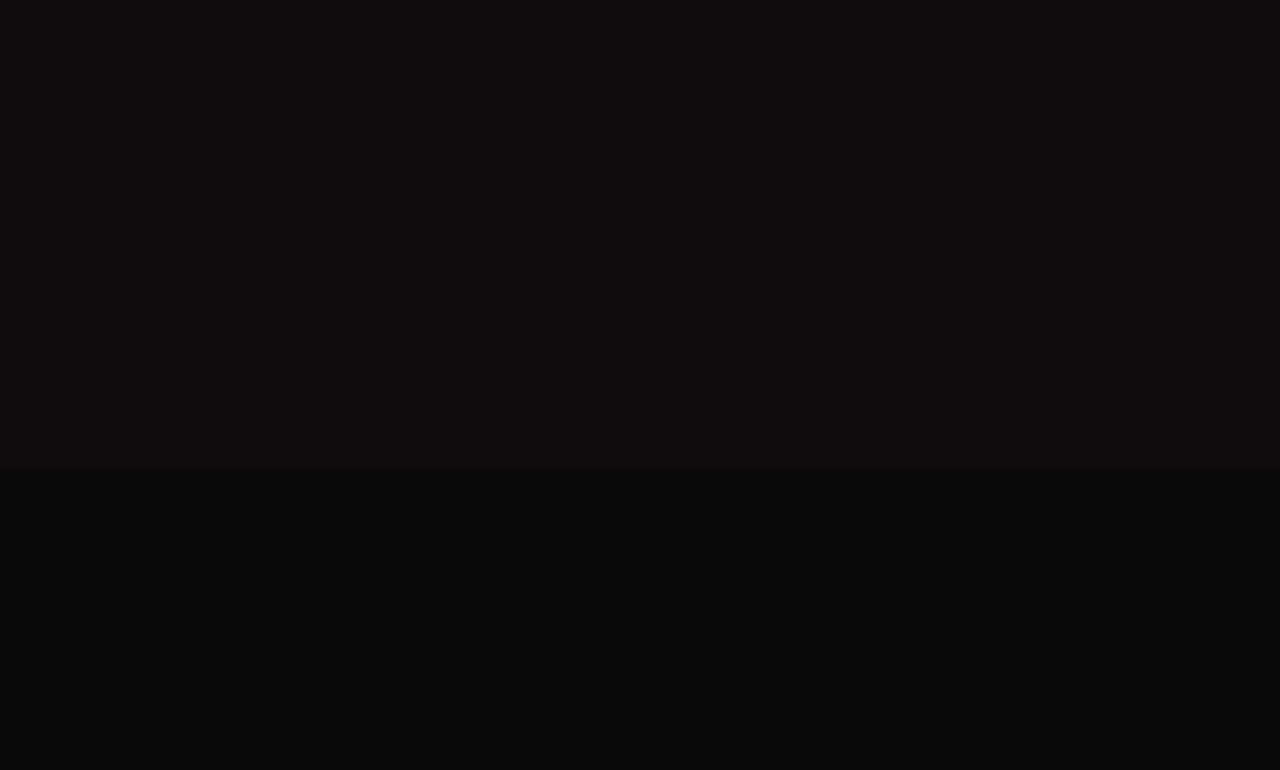
==== commit 1f5fbfe3: "little changes" ====
--- a/index.html
+++ b/index.html
@@ -149,7 +149,7 @@
                                 <ul>
                                     <li><b>Pełny potencjał magiczny</b> - Możliwość używania magii orasz możliwość podróżowania między światami</li>
                                     <li><b>Połowiczny potencjał magiczny-Podróżowanie</b> -  Możliwość podróżowania między światami</li>
-                                    <li><b>Połowiczny potencjał magiczny-Magia</b> -  Możliwość używania magii</li>
+                                    <li><b>Połowiczny potencjał magiczny-Magia</b>   -  Możliwość używania magii</li>
                                 </ul>
                             </p>
                         </div>
--- a/source/css/BasicLayout.css
+++ b/source/css/BasicLayout.css
@@ -209,7 +209,7 @@
     width: 70%;
     background-color: rgb(16, 12, 12);
     text-align: left;
-    margin: 0 10px;
+    padding: 10px;
     font-size: 1.1rem;
     line-height: 1.55rem;
 
@@ -234,6 +234,7 @@
             padding: 10px 20px;
             width: 400px;
             height: auto;
+            margin:10px;
 
             p {
                 text-indent: 16px;
@@ -248,10 +249,21 @@
             }
         }
 
+        div:hover, div:focus {
+            border-left: 3px solid var(--borderColor);
+
+            h3{
+            color: rgb(199, 199, 199);
+                
+            }
+        }
+
         h3 {
             text-align: center;
             margin-bottom: 10px;
         }
+
+        
     }
 }
 
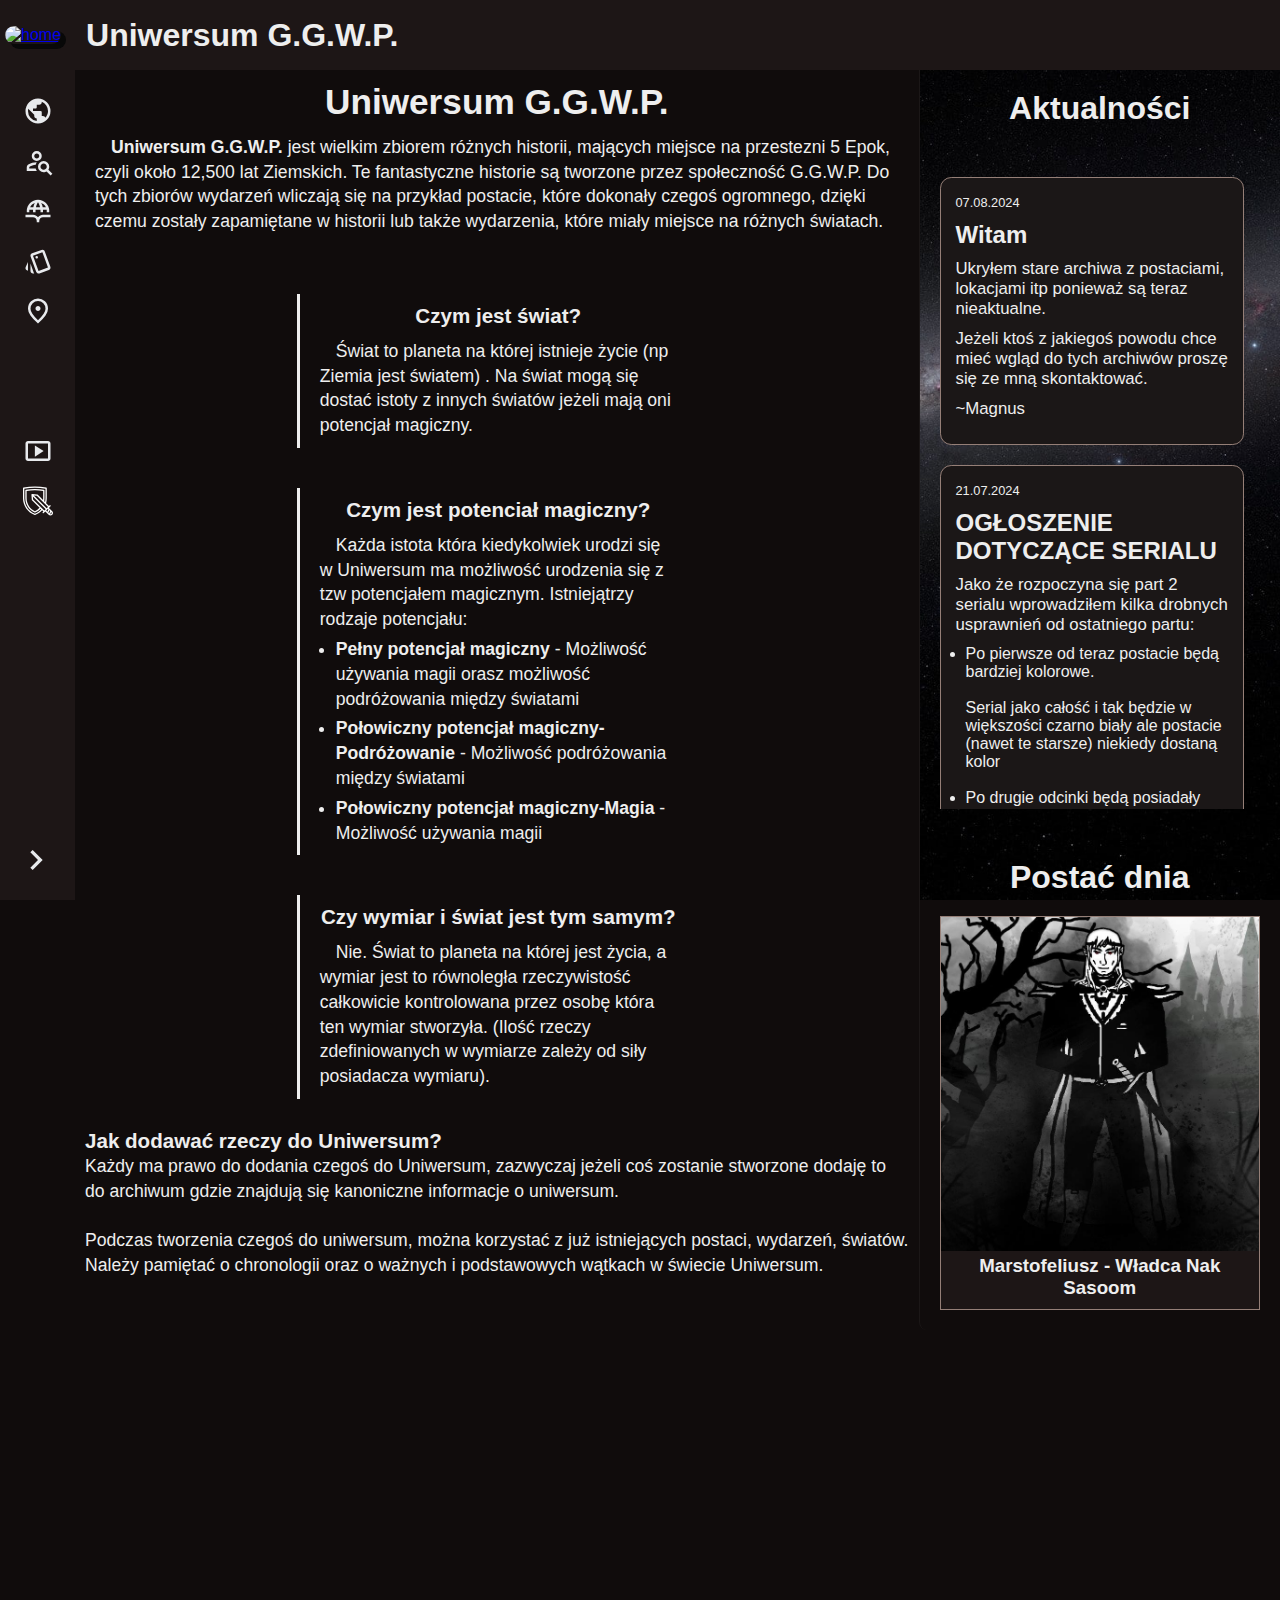
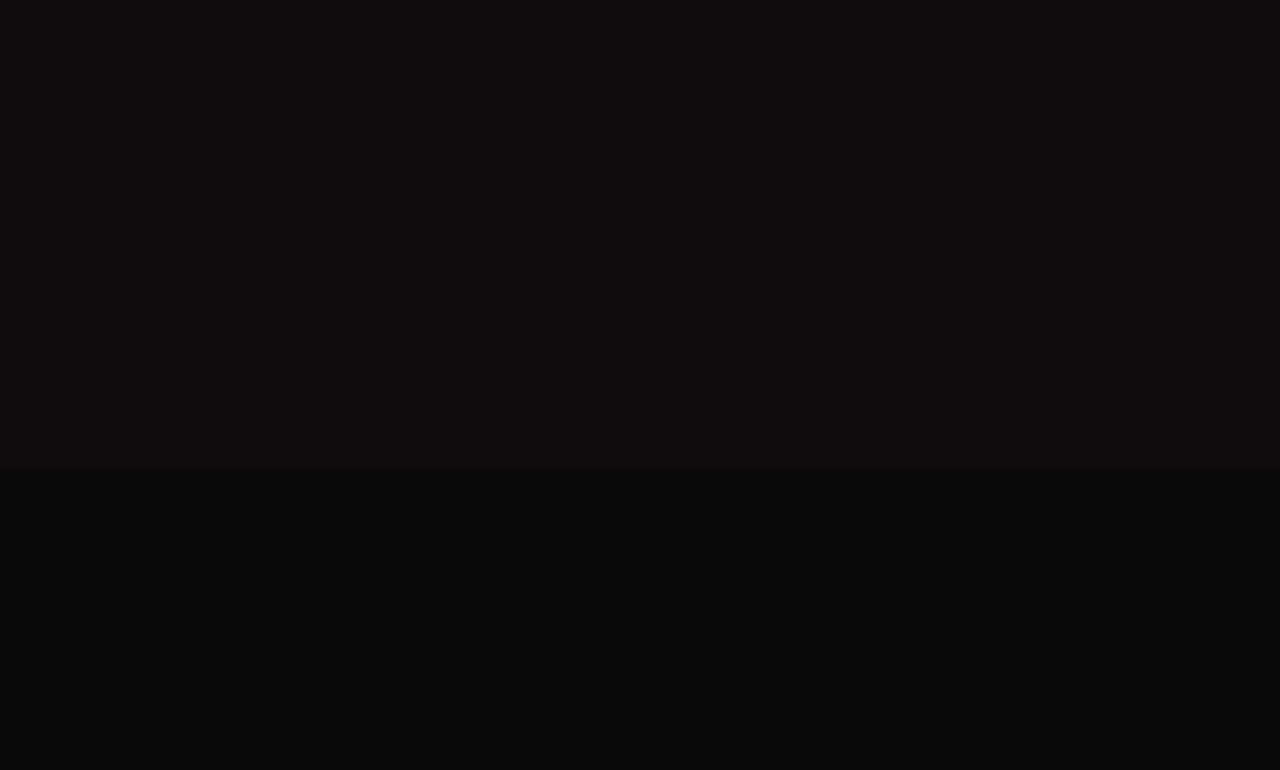
==== commit f935a52b: "start adding 'jak dodawac rzeczy" ====
--- a/index.html
+++ b/index.html
@@ -160,6 +160,12 @@
                             </p>
                         </div>
                     </section>
+                    <section id="dodawanie-do-uniwersum">
+                        <h3>Jak dodawać rzeczy do Uniwersum?</h3>
+                        <p>Każdy ma prawo do dodania czegoś do Uniwersum, zazwyczaj jeżeli coś zostanie stworzone dodaję to do archiwum gdzie znajdują się kanoniczne informacje o uniwersum.</p>
+                        <br>
+                        <p>Podczas tworzenia czegoś do uniwersum, można korzystać z już istniejących postaci, wydarzeń, światów. Należy pamiętać o chronologii oraz o ważnych i podstawowych wątkach w świecie Uniwersum.</p>
+                    </section>
                 </article>
 
 
--- a/source/css/BasicLayout.css
+++ b/source/css/BasicLayout.css
@@ -214,11 +214,13 @@
     line-height: 1.55rem;
 
     >h1 {
+        margin-top:10px;
         text-align: center;
     }
 
     #wstep {
-        margin: 10px;
+        margin:20px 10px;
+        text-indent: 16px;
     }
 
     #pytania {
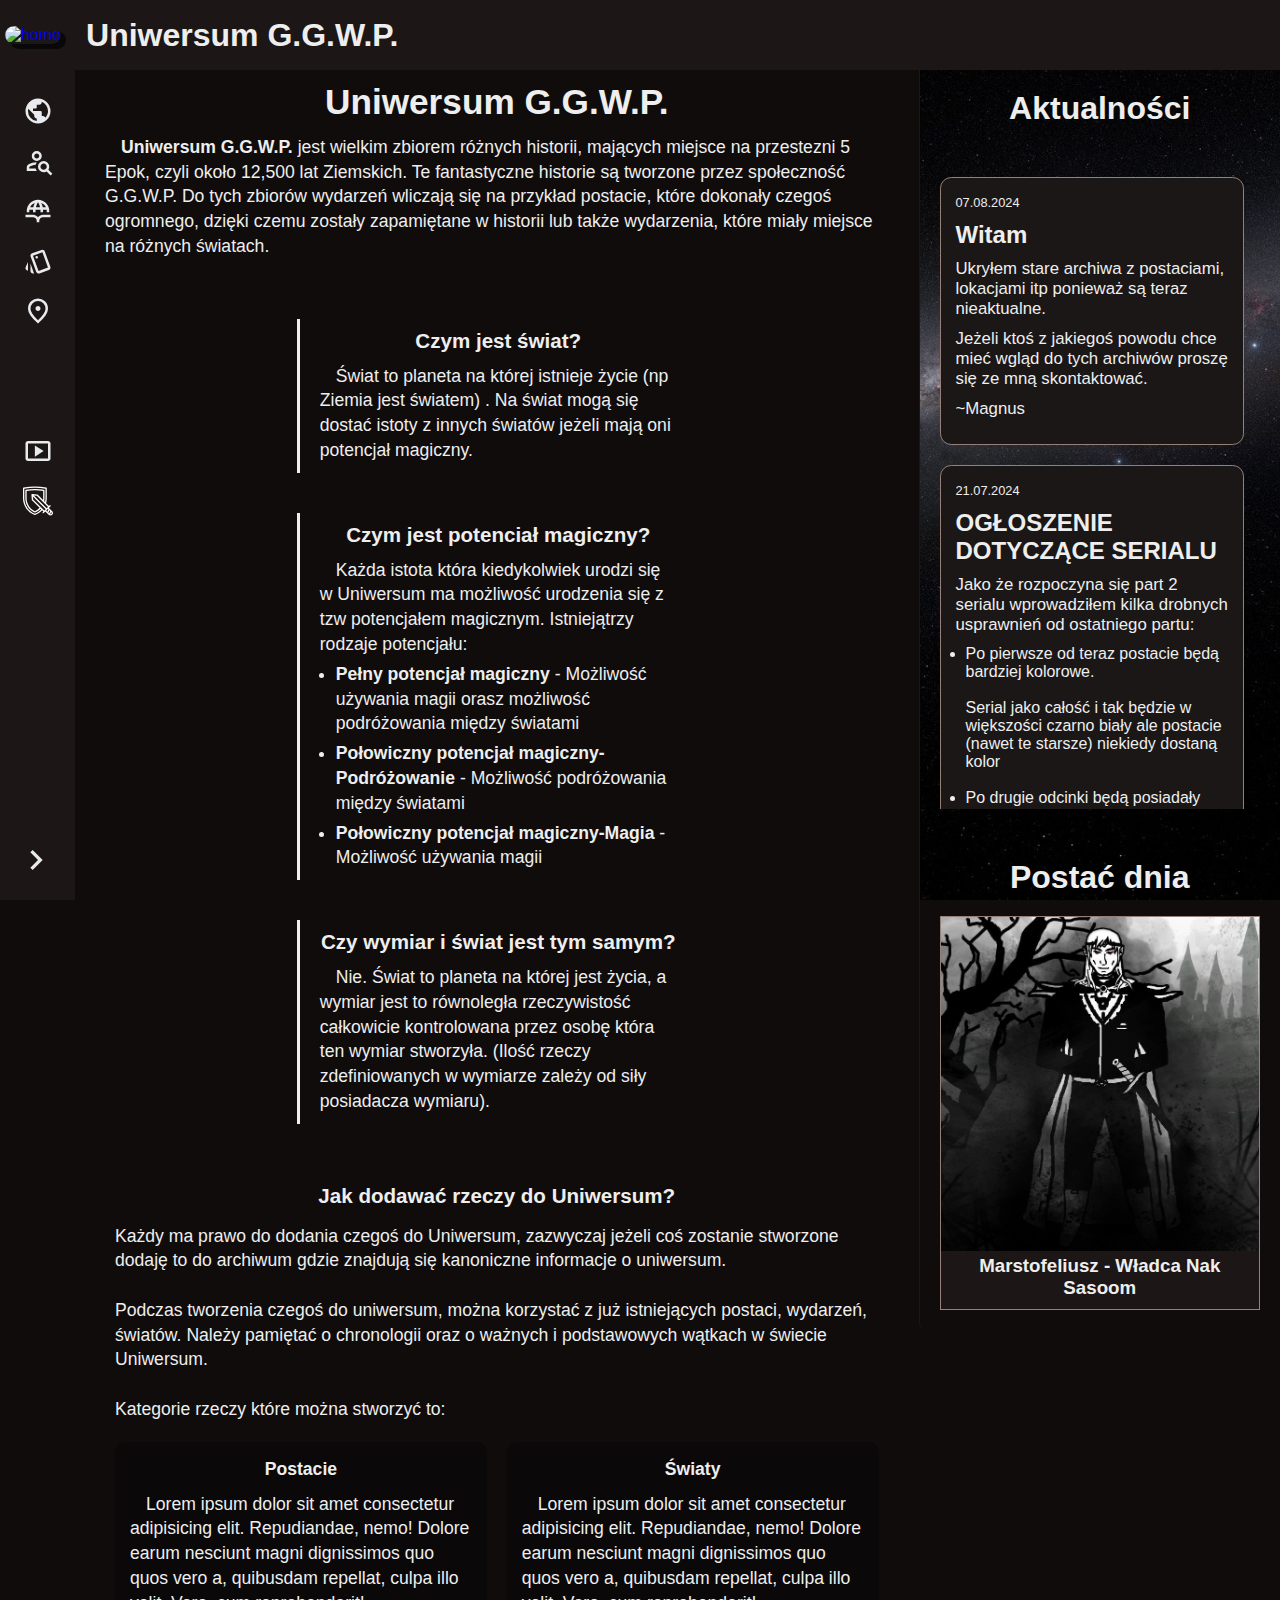
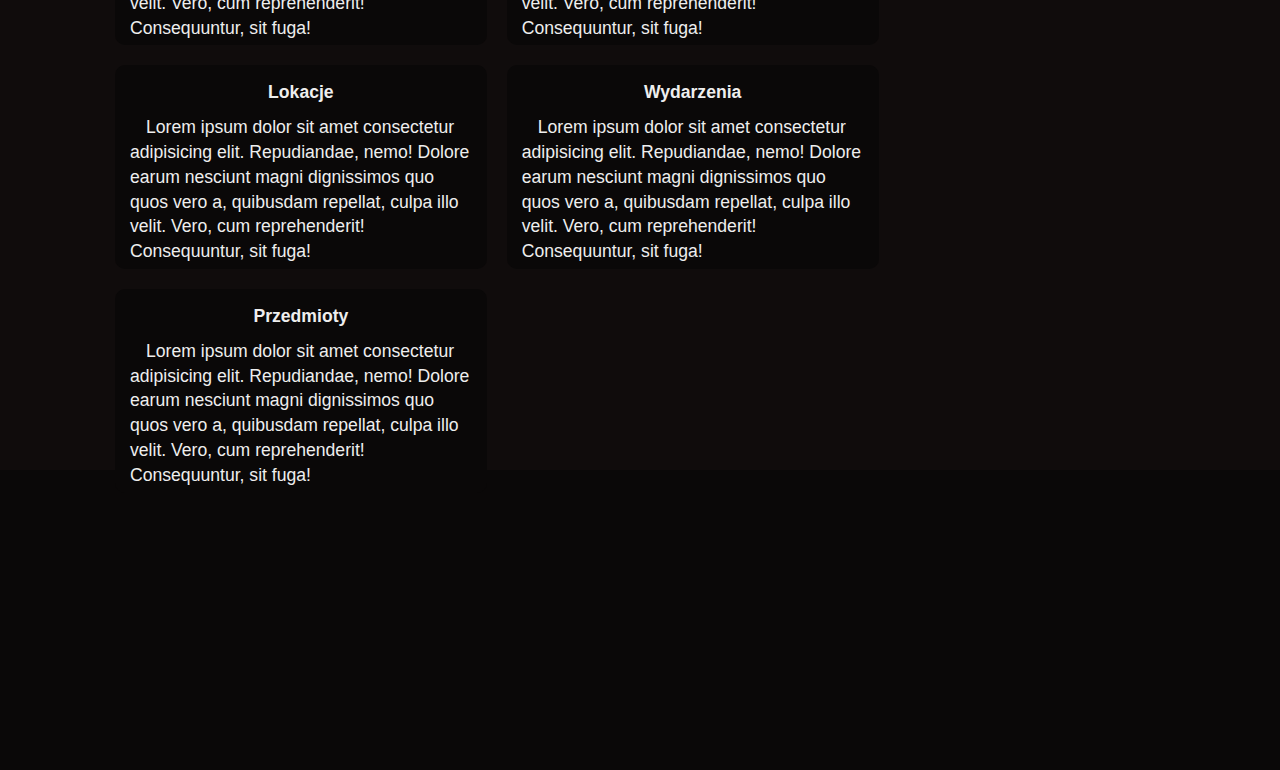
==== commit a80a80d9: "changes" ====
--- a/index.html
+++ b/index.html
@@ -3,6 +3,9 @@
 
 <head>
     <meta charset="UTF-8">
+    <meta name="author" content="Liras">
+    <meta name="description" content="Strona poświęcona tematyce o Uniwersum G.G.W.P.">
+    <meta name="keywords" content="Uniwersum, Uniwersum ggwp, ggwp, unwierumggwp">
     <meta name="viewport" content="width=device-width, initial-scale=1.0">
     <title>Uniwersum G.G.W.P.</title>
     <link rel="icon" href="./source/img/favicon.ico"> 
@@ -165,6 +168,35 @@
                         <p>Każdy ma prawo do dodania czegoś do Uniwersum, zazwyczaj jeżeli coś zostanie stworzone dodaję to do archiwum gdzie znajdują się kanoniczne informacje o uniwersum.</p>
                         <br>
                         <p>Podczas tworzenia czegoś do uniwersum, można korzystać z już istniejących postaci, wydarzeń, światów. Należy pamiętać o chronologii oraz o ważnych i podstawowych wątkach w świecie Uniwersum.</p>
+                        <br>
+                        <p>Kategorie rzeczy które można stworzyć to:
+                            <div class="kategorie">
+                                <div>
+                                    <h4>Postacie</h4>
+                                    <p>Lorem ipsum dolor sit amet consectetur adipisicing elit. Repudiandae, nemo! Dolore earum nesciunt magni dignissimos quo quos vero a, quibusdam repellat, culpa illo velit. Vero, cum reprehenderit! Consequuntur, sit fuga!</p>
+                                </div>
+                                <div>
+                                    <h4>Światy</h4>
+                                    <p>Lorem ipsum dolor sit amet consectetur adipisicing elit. Repudiandae, nemo! Dolore earum nesciunt magni dignissimos quo quos vero a, quibusdam repellat, culpa illo velit. Vero, cum reprehenderit! Consequuntur, sit fuga!</p>
+
+                                </div>
+                                <div>
+                                    <h4>Lokacje</h4>
+                                    <p>Lorem ipsum dolor sit amet consectetur adipisicing elit. Repudiandae, nemo! Dolore earum nesciunt magni dignissimos quo quos vero a, quibusdam repellat, culpa illo velit. Vero, cum reprehenderit! Consequuntur, sit fuga!</p>
+
+                                </div>
+                                <div>
+                                    <h4>Wydarzenia</h4>
+                                    <p>Lorem ipsum dolor sit amet consectetur adipisicing elit. Repudiandae, nemo! Dolore earum nesciunt magni dignissimos quo quos vero a, quibusdam repellat, culpa illo velit. Vero, cum reprehenderit! Consequuntur, sit fuga!</p>
+
+                                </div>
+                                <div>
+                                    <h4>Przedmioty</h4>
+                                    <p>Lorem ipsum dolor sit amet consectetur adipisicing elit. Repudiandae, nemo! Dolore earum nesciunt magni dignissimos quo quos vero a, quibusdam repellat, culpa illo velit. Vero, cum reprehenderit! Consequuntur, sit fuga!</p>
+
+                                </div>
+                            </div>
+                        </p>
                     </section>
                 </article>
 
--- a/source/css/BasicLayout.css
+++ b/source/css/BasicLayout.css
@@ -219,7 +219,7 @@
     }
 
     #wstep {
-        margin:20px 10px;
+        margin:20px 20px;
         text-indent: 16px;
     }
 
@@ -229,7 +229,7 @@
         justify-content: space-evenly;
         flex-wrap: wrap;
         gap: 20px;
-        margin: 50px 0 20px;
+        margin: 50px 0 30px;
 
         div {
             border-left: 3px solid var(--txtColor);
@@ -267,6 +267,50 @@
 
         
     }
+
+    #dodawanie-do-uniwersum {
+        margin: 50px 30px;
+
+
+        h3 {
+            text-align: center;
+            margin-bottom:15px;
+        }
+
+        /*ul {
+            display:flex;
+            justify-content: space-around;
+            flex-wrap: wrap;
+            text-align: center;
+        }
+        li{
+            display: inline;
+            width:20rem
+        }*/
+
+        .kategorie {
+            display: grid;
+            grid-template-columns:repeat(auto-fill, minmax(300px, 1fr));
+            justify-items: center;
+            text-align: center;
+            gap:20px;
+            margin:20px 0;
+
+            div {
+                background-color: var(--bgColor2);
+                padding:5px 15px;
+                border-radius: 10px;
+            }
+            h4 {
+                padding:10px 0;
+
+            }
+            p{
+                text-align: left;
+                text-indent: 16px;
+            }
+        }
+    }
 }
 
 
--- a/source/css/aktualnosci.css
+++ b/source/css/aktualnosci.css
@@ -3,7 +3,7 @@
     height: 140vh;
     border-left: 1px solid rgb(27, 23, 23);
     background-image: url(../img/baner.jpg);
-    background-position: top;
+    background-position: center;
     background-repeat: no-repeat;
     background-attachment: fixed;
     background-size: cover;
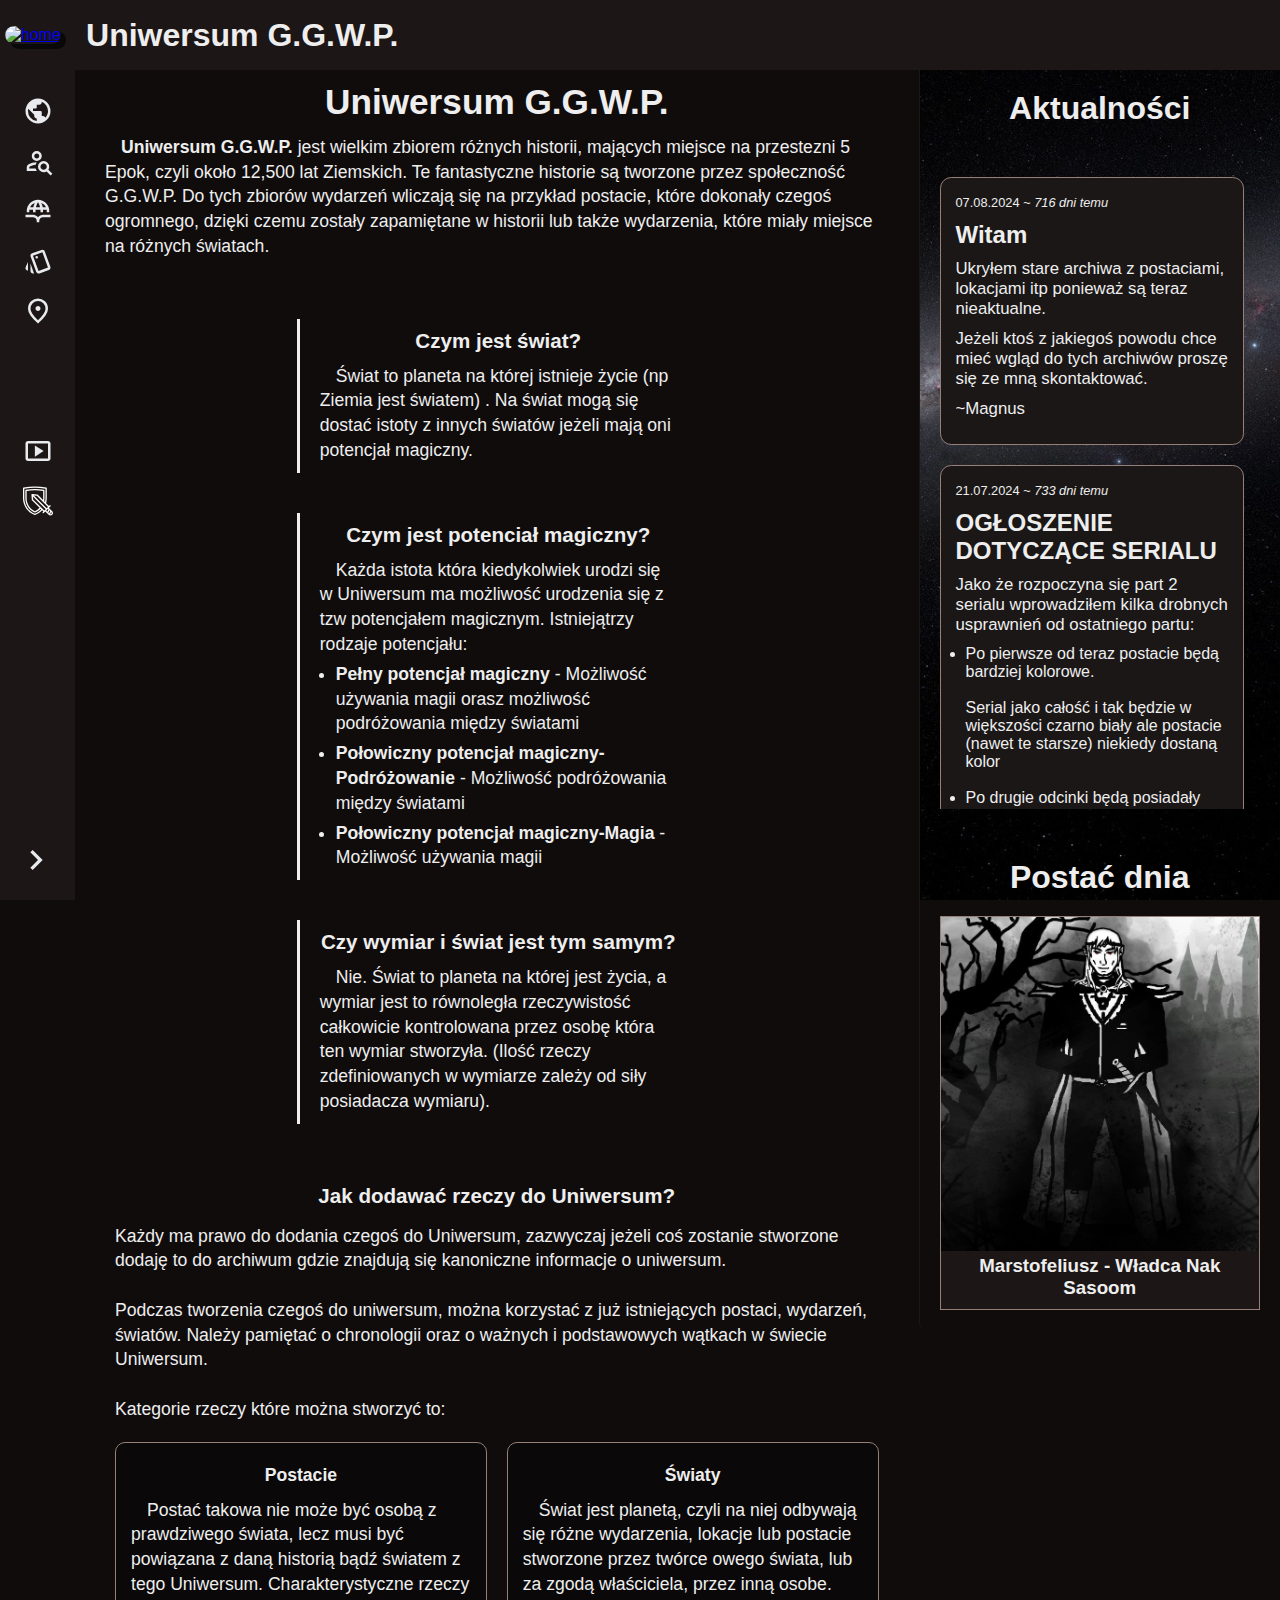
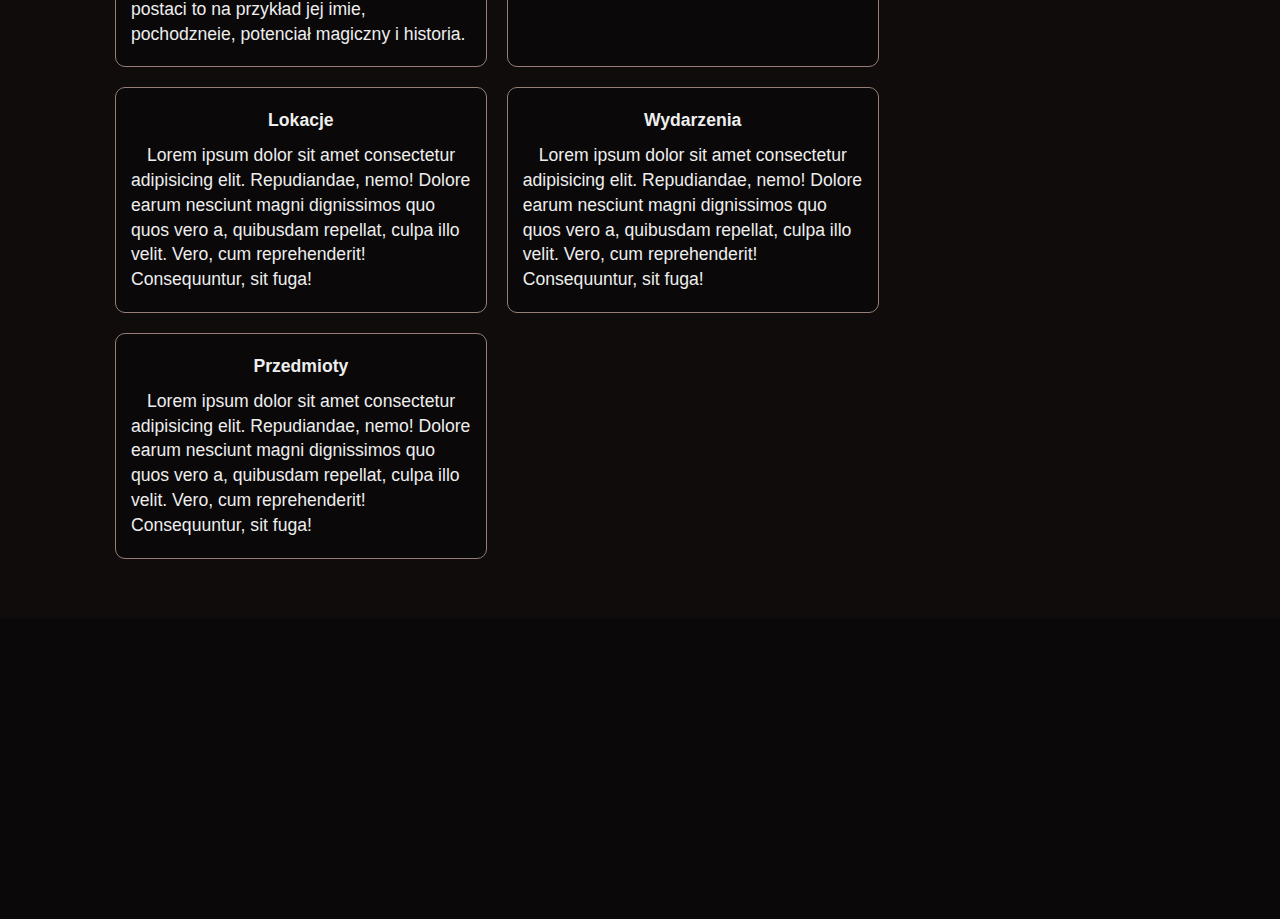
==== commit 84d92e93: "add days ago for news" ====
--- a/index.html
+++ b/index.html
@@ -173,12 +173,15 @@
                             <div class="kategorie">
                                 <div>
                                     <h4>Postacie</h4>
-                                    <p>Lorem ipsum dolor sit amet consectetur adipisicing elit. Repudiandae, nemo! Dolore earum nesciunt magni dignissimos quo quos vero a, quibusdam repellat, culpa illo velit. Vero, cum reprehenderit! Consequuntur, sit fuga!</p>
+                                    <p>
+                                        Postać takowa nie może być osobą z prawdziwego świata, lecz musi być powiązana z daną historią bądź światem z tego Uniwersum. Charakterystyczne rzeczy postaci to na przykład jej imie, pochodzneie, potenciał magiczny i historia.
+                                    </p>
                                 </div>
                                 <div>
                                     <h4>Światy</h4>
-                                    <p>Lorem ipsum dolor sit amet consectetur adipisicing elit. Repudiandae, nemo! Dolore earum nesciunt magni dignissimos quo quos vero a, quibusdam repellat, culpa illo velit. Vero, cum reprehenderit! Consequuntur, sit fuga!</p>
-
+                                    <p>
+                                        Świat jest planetą, czyli na niej odbywają się różne wydarzenia, lokacje lub postacie stworzone przez twórce owego świata, lub za zgodą właściciela, przez inną osobe. 
+                                    </p>
                                 </div>
                                 <div>
                                     <h4>Lokacje</h4>
@@ -252,6 +255,7 @@
     </div>
     <script src="./source/javascript/defaultScript.js"></script>
     <script src="./source/javascript/postacDnia.js"></script>
+    <script src="./source/javascript/newsTime.js"></script>
 
 </body>
 
--- a/source/css/BasicLayout.css
+++ b/source/css/BasicLayout.css
@@ -191,7 +191,7 @@
 
 main {
     width: calc(100dvw - 75px);
-    height: 2000px;
+    height: auto;
     color: var(--txtColor);
     margin-left: auto;
     display: flex;
@@ -200,7 +200,7 @@
 
 article {
     width: 100%;
-    height: 2000px;
+    height: auto;
     padding: 20px;
     text-align: center;
 }
@@ -298,8 +298,9 @@
 
             div {
                 background-color: var(--bgColor2);
-                padding:5px 15px;
+                padding:10px 15px 20px;
                 border-radius: 10px;
+                border: 1px solid var(--borderColor)
             }
             h4 {
                 padding:10px 0;
@@ -327,8 +328,9 @@
 
 @media screen and (max-width: 1100px) {
     main {
-        width: 100%;
+        width: calc(100% - 75px);
         flex-direction: column;
+        margin-left:auto
     }
 
     .glowna {
@@ -360,6 +362,9 @@
 
 @media screen and (max-width: 650px) {
 
+    main {
+        width:100%
+    }
     header img {
         width: 45px;
     }
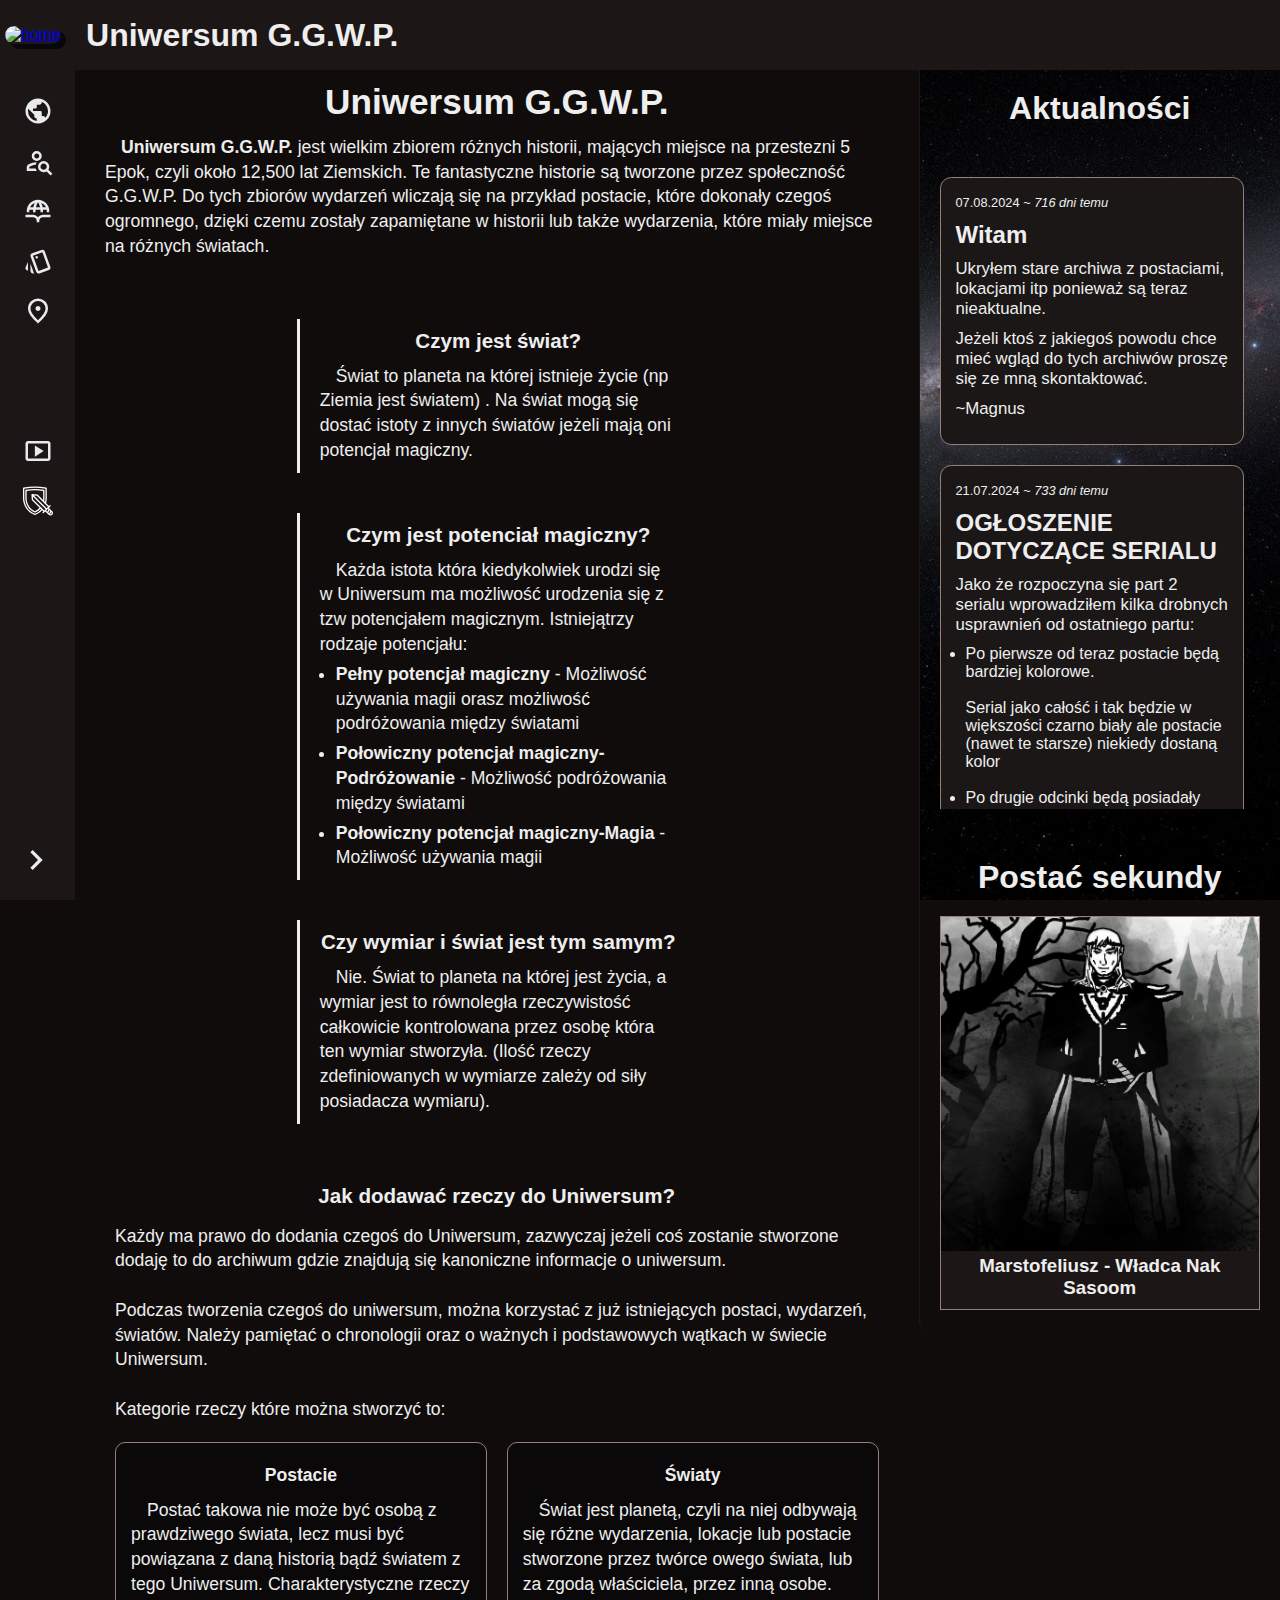
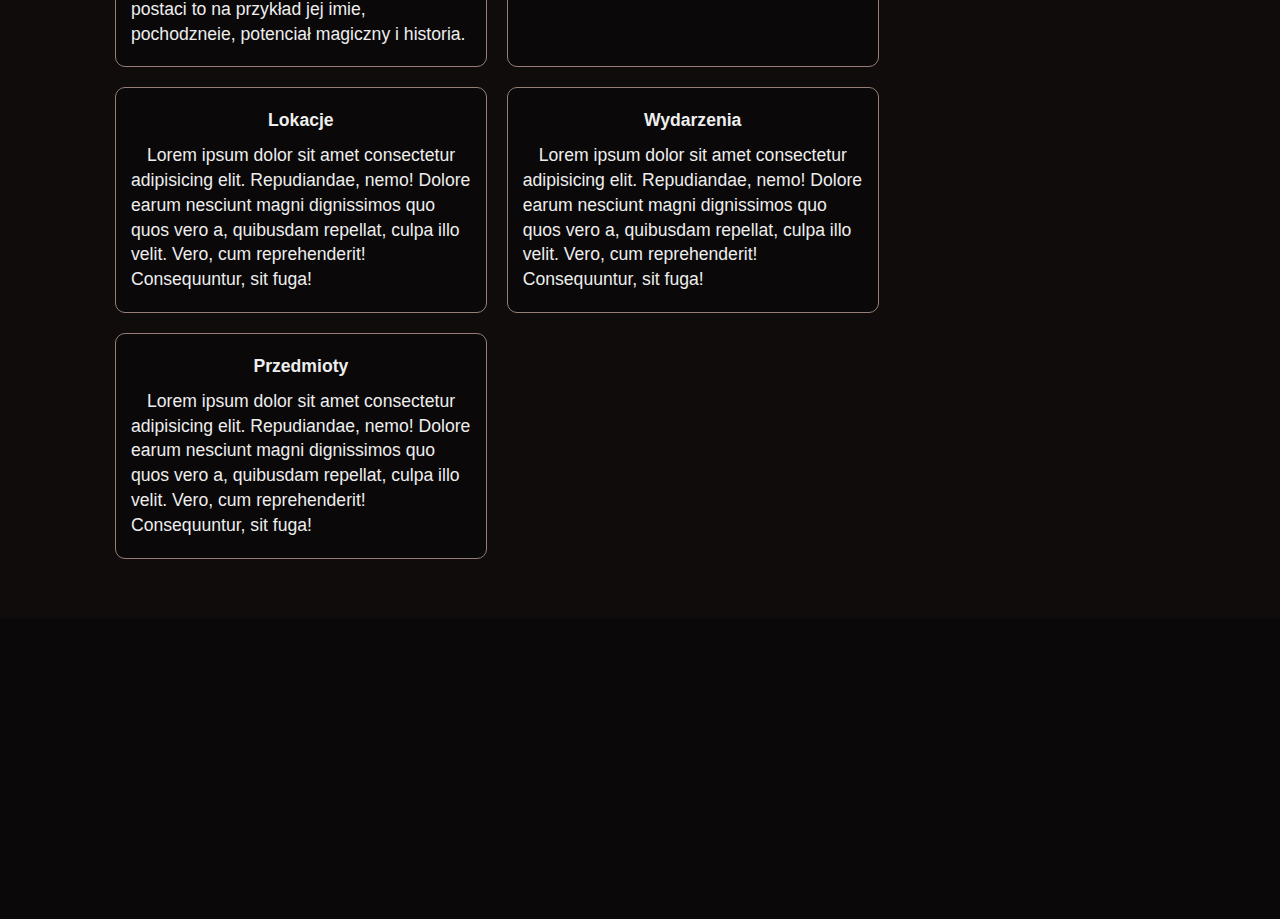
==== commit 40e6034e: "add sekcjarpg" ====
--- a/index.html
+++ b/index.html
@@ -70,7 +70,7 @@
                     </a>
                 </li>
                 <li>
-                    <a href="" title="Gateway Bloodshed">
+                    <a href="html/sekcjaRPG.html" title="Sekcja RPG">
                         <svg fill="#ffffff" height="27px" width="27px" version="1.1" id="Capa_1" xmlns="http://www.w3.org/2000/svg" xmlns:xlink="http://www.w3.org/1999/xlink" viewBox="0 0 452.022 452.022" xml:space="preserve" transform="matrix(1, 0, 0, 1, 0, 0)"><g id="SVGRepo_bgCarrier" stroke-width="0"></g><g id="SVGRepo_tracerCarrier" stroke-linecap="round" stroke-linejoin="round"></g><g id="SVGRepo_iconCarrier"> <path d="M440.761,380.351l-50.512-50.512l24.481-24.481c3.905-3.905,3.905-10.237,0-14.143c-3.905-3.904-10.237-3.904-14.143,0 l-9.494,9.494l-42.368-42.368c6.562-23.401,9.894-47.59,9.894-72l-0.001-153.69c0-4.777-3.379-8.887-8.065-9.811 c-113.629-22.402-228.859-22.402-342.488,0C3.379,23.764,0,27.875,0,32.652v153.69c0,55.105,16.721,108.08,48.356,153.2 c31.635,45.119,75.739,78.897,127.545,97.681c1.101,0.399,2.255,0.599,3.409,0.599c1.154,0,2.308-0.2,3.41-0.599 c40.392-14.651,76.722-38.923,105.694-70.5l18.334,18.334l-9.494,9.494c-3.905,3.905-3.905,10.237,0,14.143 c1.953,1.953,4.512,2.929,7.071,2.929c2.559,0,5.119-0.977,7.071-2.929l24.481-24.481l50.512,50.512 c7.262,7.261,16.917,11.26,27.187,11.26s19.924-3.999,27.186-11.26c7.262-7.262,11.261-16.917,11.261-27.186 C452.022,397.268,448.023,387.613,440.761,380.351z M359.946,331.858l-3.954,3.954L162.901,142.72l45.434,3.515l168.616,168.617 L359.946,331.858z M303.621,186.342c0,8.507-0.522,16.987-1.523,25.371l-82.234-82.234c-1.687-1.687-3.921-2.715-6.3-2.899 l-76.09-5.886c-2.916-0.229-5.777,0.833-7.842,2.899c-2.065,2.065-3.124,4.93-2.899,7.842l5.886,76.09 c0.184,2.379,1.212,4.613,2.899,6.3L249.48,327.788c-19.637,21.998-43.181,39.294-70.167,51.487 c-34.45-15.596-64.093-40.179-85.924-71.304C68.275,272.143,55,230.084,55,186.342l0-110.473c82.527-15.788,166.093-15.788,248.62,0 V186.342z M179.309,417.156c-46.45-17.606-86.009-48.352-114.577-89.097C35.468,286.322,20,237.317,20,186.342l0-145.43 c105.764-19.83,212.856-19.83,318.62,0v145.43c0,18.764-2.131,37.386-6.331,55.563l-12.648-12.648 c2.637-14.044,3.979-28.452,3.979-42.915l-0.001-118.69c0-4.753-3.346-8.849-8.003-9.798c-90.445-18.438-182.167-18.438-272.614,0 C38.345,58.802,35,62.899,35,67.652v118.69c0,47.872,14.527,93.9,42.013,133.112c24.797,35.354,58.809,62.997,98.359,79.939 c1.257,0.539,2.597,0.808,3.938,0.808c1.34,0,2.68-0.269,3.937-0.808c31.01-13.282,57.997-32.593,80.394-57.444l10.618,10.618 C248.179,381.194,215.58,403.39,179.309,417.156z M152.273,202.297l-3.514-45.434l193.091,193.091l-20.96,20.959L152.273,202.297z M376.107,343.981l6.336,6.336l-15.345,36.829l-17.078-17.078L376.107,343.981z M382.392,402.44l15.345-36.829l11.178,11.178 l-15.345,36.829L382.392,402.44z M426.619,420.58L426.619,420.58c-3.483,3.484-8.116,5.403-13.043,5.403 c-1.141,0-2.262-0.114-3.361-0.315l13.994-33.585l2.41,2.41c3.484,3.484,5.403,8.116,5.403,13.043S430.103,417.096,426.619,420.58z"></path> </g></svg>
                         <span>RPG</span>
                     </a>
@@ -118,7 +118,7 @@
                         </a>
                     </li>
                     <li>
-                        <a href="" title="Gateway Bloodshed">
+                        <a href="html/sekcjaRPG.html" title="Sekcja RPG">
 
                             <svg fill="#ffffff" height="30px" width="30px" version="1.1" id="Capa_1" xmlns="http://www.w3.org/2000/svg" xmlns:xlink="http://www.w3.org/1999/xlink" viewBox="0 0 452.022 452.022" xml:space="preserve" transform="matrix(1, 0, 0, 1, 0, 0)"><g id="SVGRepo_bgCarrier" stroke-width="0"></g><g id="SVGRepo_tracerCarrier" stroke-linecap="round" stroke-linejoin="round"></g><g id="SVGRepo_iconCarrier"> <path d="M440.761,380.351l-50.512-50.512l24.481-24.481c3.905-3.905,3.905-10.237,0-14.143c-3.905-3.904-10.237-3.904-14.143,0 l-9.494,9.494l-42.368-42.368c6.562-23.401,9.894-47.59,9.894-72l-0.001-153.69c0-4.777-3.379-8.887-8.065-9.811 c-113.629-22.402-228.859-22.402-342.488,0C3.379,23.764,0,27.875,0,32.652v153.69c0,55.105,16.721,108.08,48.356,153.2 c31.635,45.119,75.739,78.897,127.545,97.681c1.101,0.399,2.255,0.599,3.409,0.599c1.154,0,2.308-0.2,3.41-0.599 c40.392-14.651,76.722-38.923,105.694-70.5l18.334,18.334l-9.494,9.494c-3.905,3.905-3.905,10.237,0,14.143 c1.953,1.953,4.512,2.929,7.071,2.929c2.559,0,5.119-0.977,7.071-2.929l24.481-24.481l50.512,50.512 c7.262,7.261,16.917,11.26,27.187,11.26s19.924-3.999,27.186-11.26c7.262-7.262,11.261-16.917,11.261-27.186 C452.022,397.268,448.023,387.613,440.761,380.351z M359.946,331.858l-3.954,3.954L162.901,142.72l45.434,3.515l168.616,168.617 L359.946,331.858z M303.621,186.342c0,8.507-0.522,16.987-1.523,25.371l-82.234-82.234c-1.687-1.687-3.921-2.715-6.3-2.899 l-76.09-5.886c-2.916-0.229-5.777,0.833-7.842,2.899c-2.065,2.065-3.124,4.93-2.899,7.842l5.886,76.09 c0.184,2.379,1.212,4.613,2.899,6.3L249.48,327.788c-19.637,21.998-43.181,39.294-70.167,51.487 c-34.45-15.596-64.093-40.179-85.924-71.304C68.275,272.143,55,230.084,55,186.342l0-110.473c82.527-15.788,166.093-15.788,248.62,0 V186.342z M179.309,417.156c-46.45-17.606-86.009-48.352-114.577-89.097C35.468,286.322,20,237.317,20,186.342l0-145.43 c105.764-19.83,212.856-19.83,318.62,0v145.43c0,18.764-2.131,37.386-6.331,55.563l-12.648-12.648 c2.637-14.044,3.979-28.452,3.979-42.915l-0.001-118.69c0-4.753-3.346-8.849-8.003-9.798c-90.445-18.438-182.167-18.438-272.614,0 C38.345,58.802,35,62.899,35,67.652v118.69c0,47.872,14.527,93.9,42.013,133.112c24.797,35.354,58.809,62.997,98.359,79.939 c1.257,0.539,2.597,0.808,3.938,0.808c1.34,0,2.68-0.269,3.937-0.808c31.01-13.282,57.997-32.593,80.394-57.444l10.618,10.618 C248.179,381.194,215.58,403.39,179.309,417.156z M152.273,202.297l-3.514-45.434l193.091,193.091l-20.96,20.959L152.273,202.297z M376.107,343.981l6.336,6.336l-15.345,36.829l-17.078-17.078L376.107,343.981z M382.392,402.44l15.345-36.829l11.178,11.178 l-15.345,36.829L382.392,402.44z M426.619,420.58L426.619,420.58c-3.483,3.484-8.116,5.403-13.043,5.403 c-1.141,0-2.262-0.114-3.361-0.315l13.994-33.585l2.41,2.41c3.484,3.484,5.403,8.116,5.403,13.043S430.103,417.096,426.619,420.58z"></path> </g></svg>
                             <span>Sekcja RPG</span>
@@ -240,7 +240,7 @@
                         </div>
                     </div>
                     <div class="postac-dnia">
-                        <h1>Postać dnia</h1>
+                        <h1>Postać sekundy</h1>
                         <div class="postac">
                             <img src="" alt="postać dnia" loading="lazy">
                             <h3 class="nazwa"></h3>
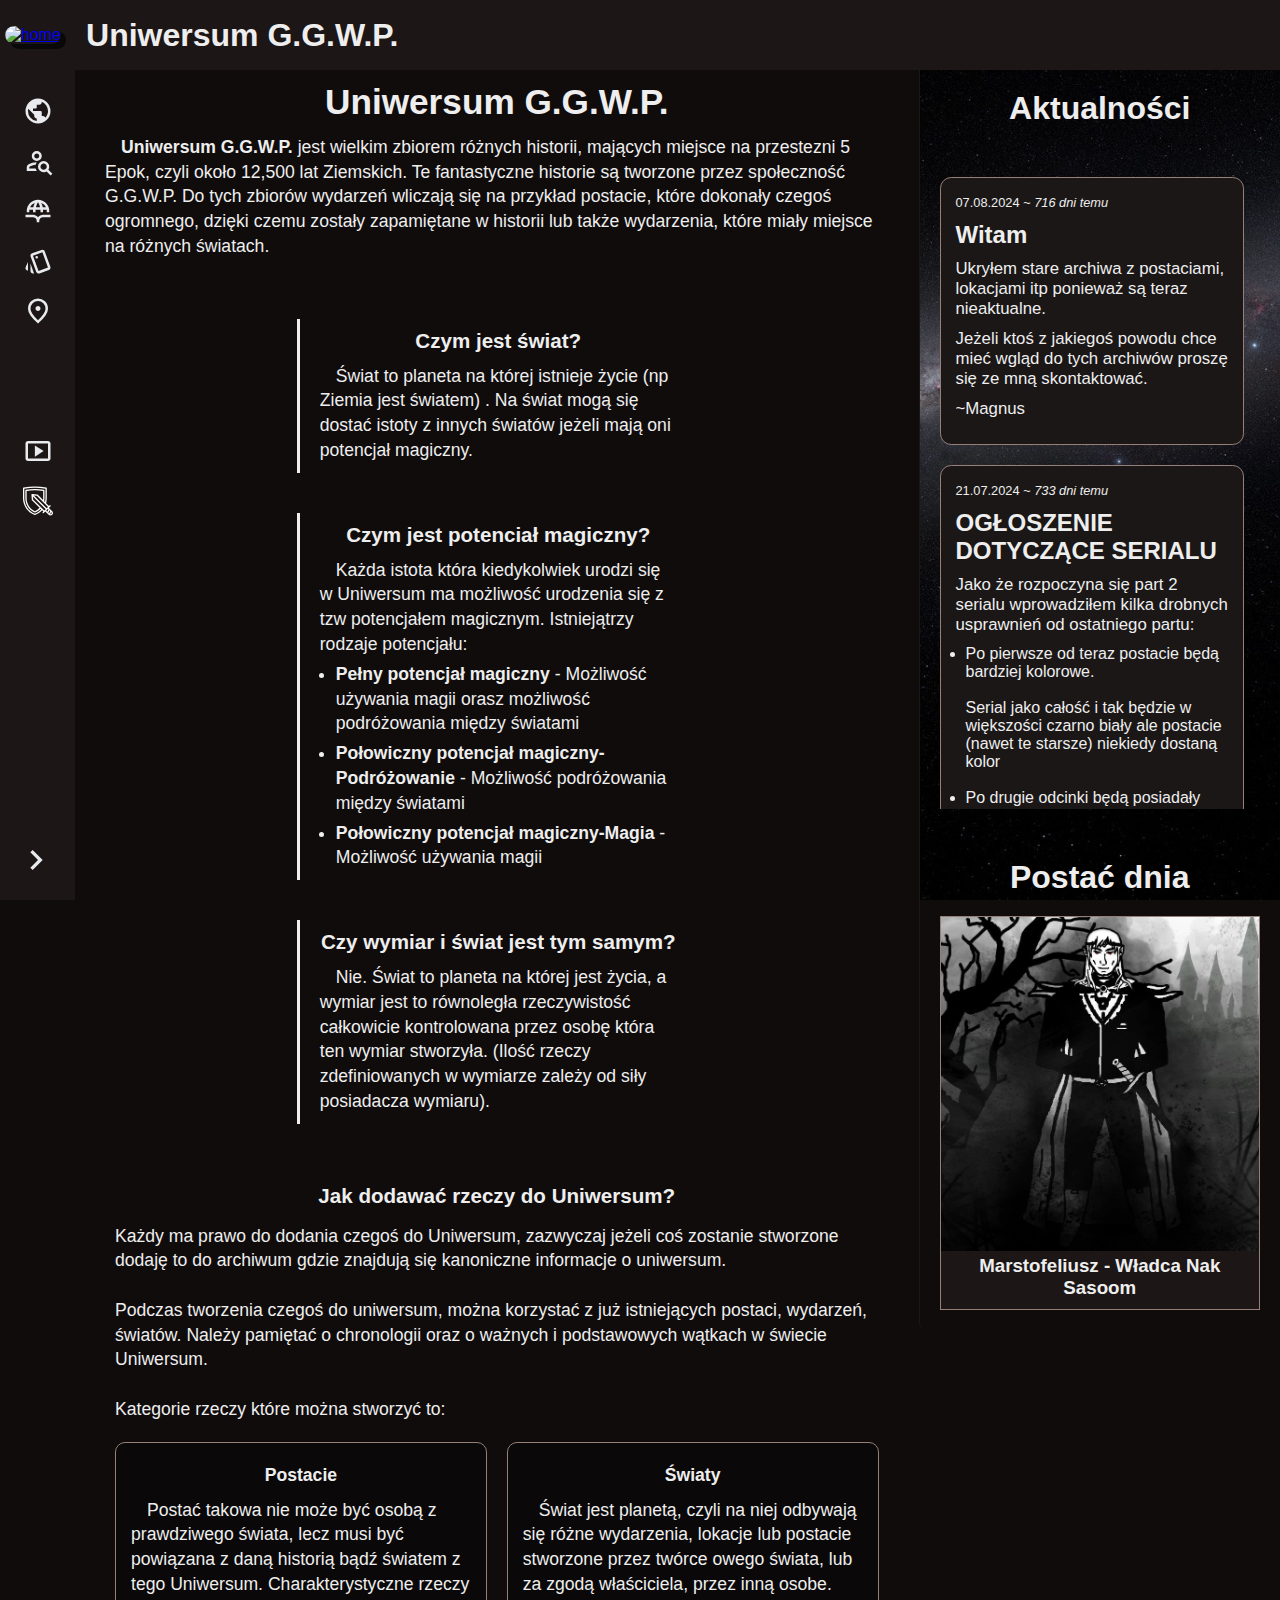
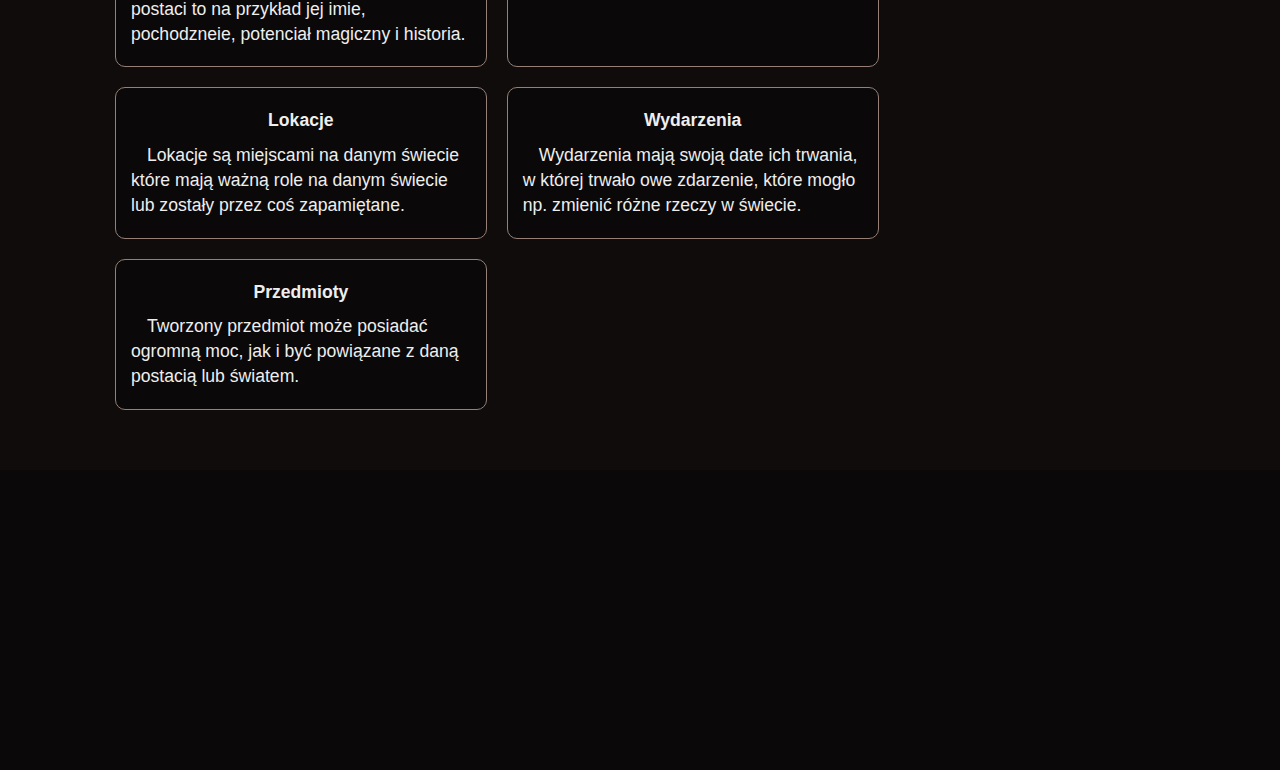
==== commit b2a792cc: "changes" ====
--- a/index.html
+++ b/index.html
@@ -185,18 +185,23 @@
                                 </div>
                                 <div>
                                     <h4>Lokacje</h4>
-                                    <p>Lorem ipsum dolor sit amet consectetur adipisicing elit. Repudiandae, nemo! Dolore earum nesciunt magni dignissimos quo quos vero a, quibusdam repellat, culpa illo velit. Vero, cum reprehenderit! Consequuntur, sit fuga!</p>
+                                    <p>
+                                        Lokacje są miejscami na danym świecie które mają ważną role na danym świecie lub zostały przez coś zapamiętane.
+                                    </p>
 
                                 </div>
                                 <div>
                                     <h4>Wydarzenia</h4>
-                                    <p>Lorem ipsum dolor sit amet consectetur adipisicing elit. Repudiandae, nemo! Dolore earum nesciunt magni dignissimos quo quos vero a, quibusdam repellat, culpa illo velit. Vero, cum reprehenderit! Consequuntur, sit fuga!</p>
+                                    <p>
+                                        Wydarzenia mają swoją date ich trwania, w której trwało owe zdarzenie, które mogło np. zmienić różne rzeczy w świecie.
+                                    </p>
 
                                 </div>
                                 <div>
                                     <h4>Przedmioty</h4>
-                                    <p>Lorem ipsum dolor sit amet consectetur adipisicing elit. Repudiandae, nemo! Dolore earum nesciunt magni dignissimos quo quos vero a, quibusdam repellat, culpa illo velit. Vero, cum reprehenderit! Consequuntur, sit fuga!</p>
-
+                                    <p>
+                                        Tworzony przedmiot może posiadać ogromną moc, jak i być powiązane z daną postacią lub światem. 
+                                    </p>
                                 </div>
                             </div>
                         </p>
@@ -240,7 +245,7 @@
                         </div>
                     </div>
                     <div class="postac-dnia">
-                        <h1>Postać sekundy</h1>
+                        <h1>Postać dnia</h1>
                         <div class="postac">
                             <img src="" alt="postać dnia" loading="lazy">
                             <h3 class="nazwa"></h3>
@@ -249,6 +254,7 @@
                 </article>
             
         </main>
+        
         <footer>
             
         </footer>
